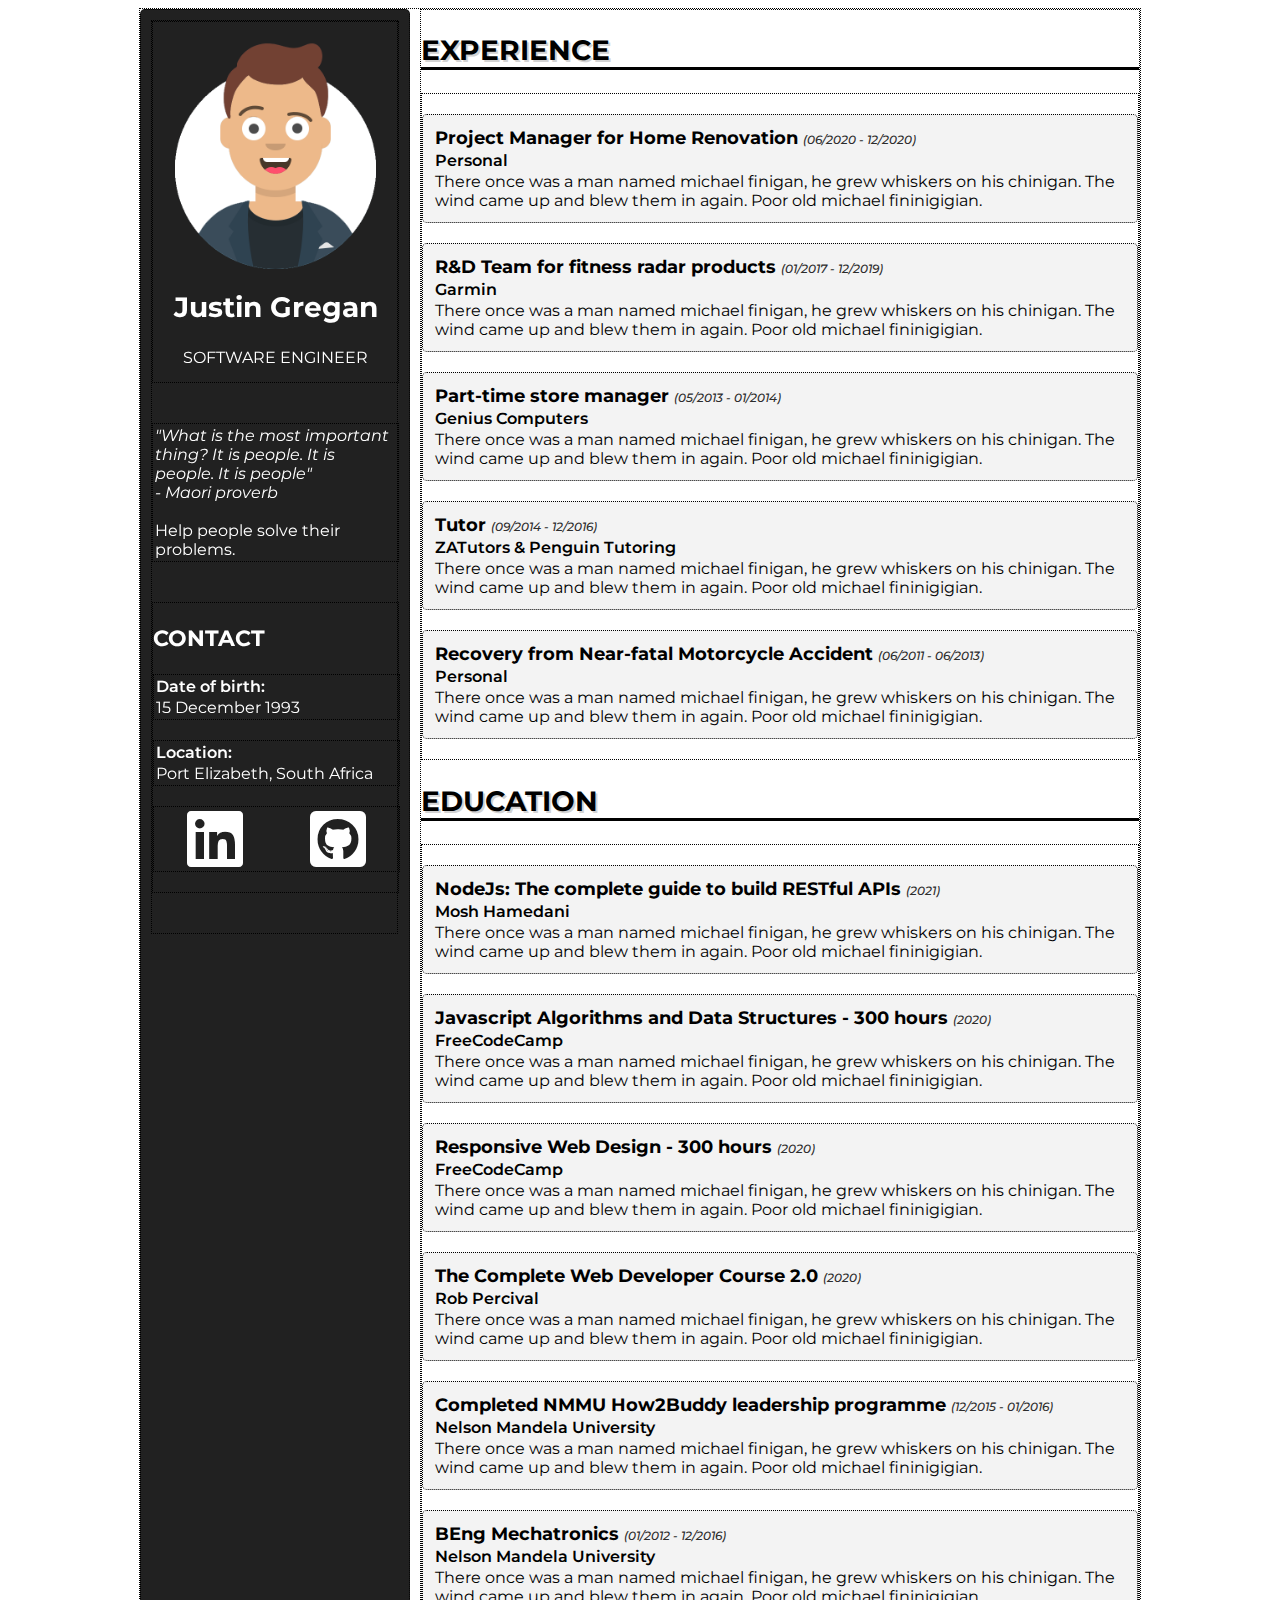
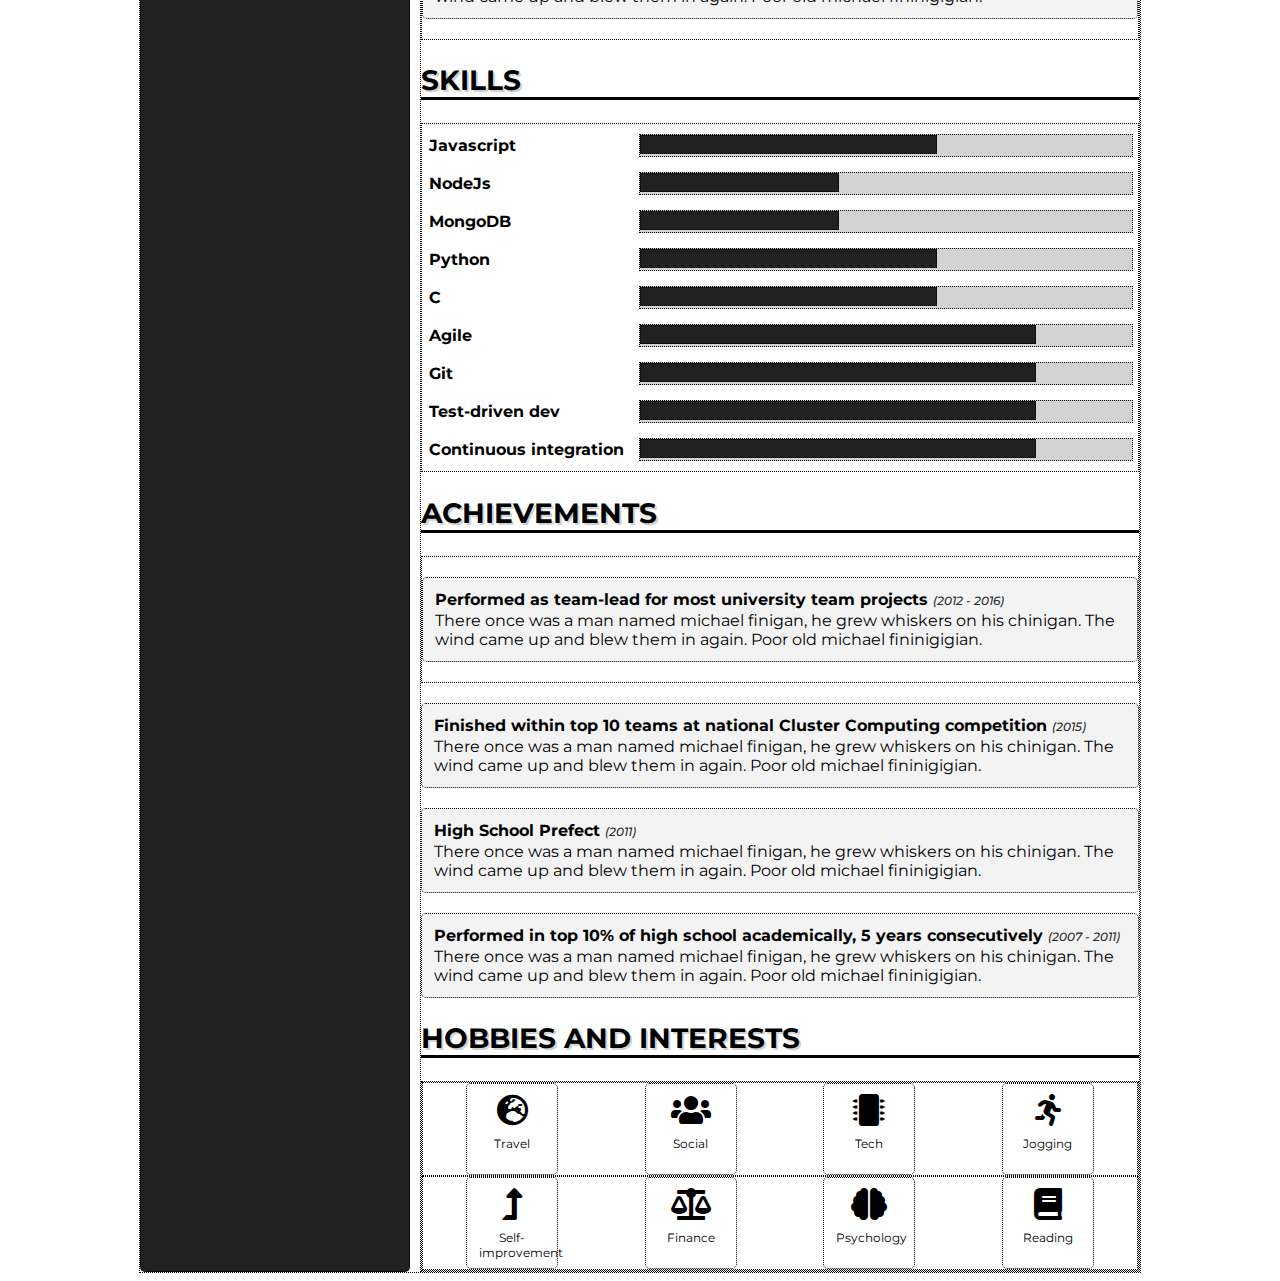
==== index.html @ e8749aa1 "Add skills and hobbies" ====
<!DOCTYPE html>
<html lang="en">
<head>
  <meta charset="UTF-8">
  <meta http-equiv="X-UA-Compatible" content="IE=edge">
  <meta name="viewport" content="width=device-width, initial-scale=1.0">
  <link rel="preconnect" href="https://fonts.gstatic.com">

  <link
  rel="stylesheet"
  href="https://fonts.googleapis.com/css2?family=Montserrat:ital,wght@0,100;0,200;0,300;0,400;0,500;0,600;0,700;0,800;0,900;1,100;1,200;1,300;1,400;1,500;1,600;1,700;1,800;1,900&display=swap"
  >

  <link rel="stylesheet" href="./stylesheet/styles.css">

  <link
  rel="stylesheet"
  href="./fontawesome/css/all.css"
  >

  <title>Justin Gregan</title>
</head>
<body>
  <section class="parent">
    <section class="dark" id="intro-pane">
      <div id="intro-info">
        <div class="intro-entry" id="photo-and-name">
          <img id="profile-pic" src="./assets/profile-pic.png" alt="Portrait of applicant">
          <h2 class="name-heading">Justin Gregan</h2>
          <p class="career-title">SOFTWARE ENGINEER</p>
        </div>

        <div class="intro-entry" id="profile">
          <p>
            <em>"What is the most important thing? It is people. It is people. It is people"
              <br> - Maori proverb
            </em>
            <br><br>
            Help people solve their problems.
          </p>
        </div>

        <div class="intro-entry" id="contact-info">
          <h3 class="bold">CONTACT</h3>
          <div class="contact-entry">
            <p class="light-bold">Date of birth:</p>
            <p>15 December 1993</p>
          </div>

          <div class="contact-entry">
            <p class="light-bold">Location:</p>
            <p>Port Elizabeth, South Africa</p>
          </div>

          <div class="contact-entry contact-entry-center">
            <a
            href="https://www.linkedin.com/in/justin-gregan-4a2b2b124/"
            target="_blank"
            rel="noopener noreferrer"
            >
              <i class="fab fa-linkedin fa-4x"></i>
            </a>

            <a
            href="https://github.com/JustGeez"
            target="_blank"
            rel="noopener noreferrer"
            >
              <i class="fab fa-github-square fa-4x"></i>
            </a>
          </div>
        </div>
      </div>
    </section>


    <section class="light" id="detail-pane">
      <h2 class="detail-heading">EXPERIENCE</h2>

      <div id="experience">
        <div class="detail-entry">
          <h4>Project Manager for Home Renovation <span class="date-text">(06/2020 - 12/2020)</span></h4>
          <p class="light-bold">Personal</p>
          <p>
            There once was a man named michael finigan, he grew whiskers on
            his chinigan. The wind came up and blew them in again. Poor old
            michael fininigigian.
          </p>
        </div>

        <div class="detail-entry">
          <h4>R&D Team for fitness radar products <span class="date-text">(01/2017 - 12/2019)</span></h4>
          <p class="light-bold">Garmin</p>
          <p>
            There once was a man named michael finigan, he grew whiskers on
            his chinigan. The wind came up and blew them in again. Poor old
            michael fininigigian.
          </p>
        </div>

        <div class="detail-entry">
          <h4>Part-time store manager <span class="date-text">(05/2013 - 01/2014)</span></h4>
          <p class="light-bold">Genius Computers</p>
          <p>
            There once was a man named michael finigan, he grew whiskers on
            his chinigan. The wind came up and blew them in again. Poor old
            michael fininigigian.
          </p>
        </div>

        <div class="detail-entry">
          <h4>Tutor <span class="date-text">(09/2014 - 12/2016)</span></h4>
          <p class="light-bold">ZATutors & Penguin Tutoring</p>
          <p>
            There once was a man named michael finigan, he grew whiskers on
            his chinigan. The wind came up and blew them in again. Poor old
            michael fininigigian.
          </p>
        </div>

        <div class="detail-entry">
          <h4>Recovery from Near-fatal Motorcycle Accident <span class="date-text">(06/2011 - 06/2013)</span></h4>
          <p class="light-bold">Personal</p>
          <p>
            There once was a man named michael finigan, he grew whiskers on
            his chinigan. The wind came up and blew them in again. Poor old
            michael fininigigian.
          </p>
        </div>
      </div>

      <h2 class="detail-heading">EDUCATION</h2>

      <div id="education">
        <div class="detail-entry">
          <h4>NodeJs: The complete guide to build RESTful APIs <span class="date-text">(2021)</span></h4>
          <p class="light-bold">Mosh Hamedani</p>
          <p>
            There once was a man named michael finigan, he grew whiskers on
            his chinigan. The wind came up and blew them in again. Poor old
            michael fininigigian.
          </p>
        </div>

        <div class="detail-entry">
          <h4>Javascript Algorithms and Data Structures - 300 hours <span class="date-text">(2020)</span></h4>
          <p class="light-bold">FreeCodeCamp</p>
          <p>
            There once was a man named michael finigan, he grew whiskers on
            his chinigan. The wind came up and blew them in again. Poor old
            michael fininigigian.
          </p>
        </div>

        <div class="detail-entry">
          <h4>Responsive Web Design - 300 hours <span class="date-text">(2020)</span></h4>
          <p class="light-bold">FreeCodeCamp</p>
          <p>
            There once was a man named michael finigan, he grew whiskers on
            his chinigan. The wind came up and blew them in again. Poor old
            michael fininigigian.
          </p>
        </div>

        <div class="detail-entry">
          <h4>The Complete Web Developer Course 2.0 <span class="date-text">(2020)</span></h4>
          <p class="light-bold">Rob Percival</p>
          <p>
            There once was a man named michael finigan, he grew whiskers on
            his chinigan. The wind came up and blew them in again. Poor old
            michael fininigigian.
          </p>
        </div>

        <div class="detail-entry">
          <h4>Completed NMMU How2Buddy leadership programme <span class="date-text">(12/2015 - 01/2016)</span></h4>
          <p class="light-bold">Nelson Mandela University</p>
          <p>
            There once was a man named michael finigan, he grew whiskers on
            his chinigan. The wind came up and blew them in again. Poor old
            michael fininigigian.
          </p>
        </div>

        <div class="detail-entry">
          <h4>BEng Mechatronics <span class="date-text">(01/2012 - 12/2016)</span></h4>
          <p class="light-bold">Nelson Mandela University</p>
          <p>
            There once was a man named michael finigan, he grew whiskers on
            his chinigan. The wind came up and blew them in again. Poor old
            michael fininigigian.
          </p>
        </div>
      </div>

      <h2 class="detail-heading">SKILLS</h2>

      <div id="skills">
        <!-- Skill 1 -->
        <div class="skill" id="skill-1">
          <p class="bold">Javascript</p>
          <div class="skill-bar">
            <div class="skill-progress sr-60"></div>
          </div>
        </div>

        <!-- Skill 2 -->
        <div class="skill" id="skill-2">
          <p class="bold">NodeJs</p>
          <div class="skill-bar">
            <div class="skill-progress sr-40"></div>
          </div>
        </div>

        <!-- Skill 3 -->
        <div class="skill" id="skill-3">
          <p class="bold">MongoDB</p>
          <div class="skill-bar">
            <div class="skill-progress sr-40"></div>
          </div>
        </div>

        <!-- Skill 4 -->
        <div class="skill" id="skill-4">
          <p class="bold">Python</p>
          <div class="skill-bar">
            <div class="skill-progress sr-60"></div>
          </div>
        </div>

        <!-- Skill 5 -->
        <div class="skill" id="skill-5">
          <p class="bold">C</p>
          <div class="skill-bar">
            <div class="skill-progress sr-60"></div>
          </div>
        </div>

        <!-- Skill 6 -->
        <div class="skill" id="skill-6">
          <p class="bold">Agile</p>
          <div class="skill-bar">
            <div class="skill-progress sr-80"></div>
          </div>
        </div>

        <!-- Skill 7 -->
        <div class="skill" id="skill-7">
          <p class="bold">Git</p>
          <div class="skill-bar">
            <div class="skill-progress sr-80"></div>
          </div>
        </div>

        <!-- Skill 8 -->
        <div class="skill" id="skill-8">
          <p class="bold">Test-driven dev</p>
          <div class="skill-bar">
            <div class="skill-progress sr-80"></div>
          </div>
        </div>

        <!-- Skill 9 -->
        <div class="skill" id="skill-9">
          <p class="bold">Continuous integration</p>
          <div class="skill-bar">
            <div class="skill-progress sr-80"></div>
          </div>
        </div>
      </div>

      <h2 class="detail-heading">ACHIEVEMENTS</h2>

      <div id="achievements">
        <div class="detail-entry">
          <p class="bold">Performed as team-lead for most university team projects <span class="date-text">(2012 - 2016)</span></p>
          <p>
            There once was a man named michael finigan, he grew whiskers on
            his chinigan. The wind came up and blew them in again. Poor old
            michael fininigigian.
          </p>
        </div>
      </div>

      <div class="detail-entry">
        <p class="bold">Finished within top 10 teams at national Cluster Computing competition <span class="date-text">(2015)</span></p>
        <p>
          There once was a man named michael finigan, he grew whiskers on
          his chinigan. The wind came up and blew them in again. Poor old
          michael fininigigian.
        </p>
      </div>

      <div class="detail-entry">
        <p class="bold">High School Prefect <span class="date-text">(2011)</span></p>
        <p>
          There once was a man named michael finigan, he grew whiskers on
          his chinigan. The wind came up and blew them in again. Poor old
          michael fininigigian.
        </p>
      </div>

      <div class="detail-entry">
        <p class="bold">Performed in top 10% of high school academically, 5 years consecutively <span class="date-text">(2007 - 2011)</span></p>
        <p>
          There once was a man named michael finigan, he grew whiskers on
          his chinigan. The wind came up and blew them in again. Poor old
          michael fininigigian.
        </p>
      </div>



      <h2 class="detail-heading">HOBBIES AND INTERESTS</h2>

      <div id="hobbies-and-interests">
        <div class="hobby-icons">
          <div class="hobby-icon">
            <i class="fas fa-globe-europe fa-2x"></i>
            <p class="hobby-text">Travel</p>
          </div>

          <div class="hobby-icon">
            <i class="fas fa-users fa-2x"></i>
            <p class="hobby-text">Social</p>
          </div>

          <div class="hobby-icon">
            <i class="fas fa-microchip fa-2x"></i>
            <p class="hobby-text">Tech</p>
          </div>

          <div class="hobby-icon">
            <i class="fas fa-running fa-2x"></i>
            <p class="hobby-text">Jogging</p>
          </div>
        </div>

        <div class="hobby-icons">
          <div class="hobby-icon">
            <i class="fas fa-level-up-alt fa-2x"></i>
            <p class="hobby-text">Self-improvement</p>
          </div>

          <div class="hobby-icon">
            <i class="fas fa-balance-scale fa-2x"></i>
            <p class="hobby-text">Finance</p>
          </div>

          <div class="hobby-icon">
            <i class="fas fa-brain fa-2x"></i>
            <p class="hobby-text">Psychology</p>
          </div>

          <div class="hobby-icon">
            <i class="fas fa-book fa-2x"></i>
            <p class="hobby-text">Reading</p>
          </div>
        </div>
      </div>
    </section>
  </section>
</body>
</html>
---- stylesheet/styles.css ----
/* Development */
section, div {
  border: 1px dotted black;
}

/* Resets */

/* General */
body {
  font-family: 'Montserrat', sans-serif;
  display: grid;
  place-items: center;
}

.dark {
  background-color: #212121;
  color: white;
}

.parent {
  display: grid;
  grid-template-columns: minmax(280px, 25%) 1fr;
  width: 1000px;
}

.bold {
  font-weight: bold;
}

.light-bold {
  font-weight: 600;
}

/* FONT SIZES */
h1 {
  font-size: 36px;
}

h2 {
  font-size: 28px;
}

h3 {
  font-size: 22px;
}

h4 {
  font-size: 18px;
}

p {
  font-size: 16px;
}

a {
  text-decoration: none;
  color: white;
}

.date-text {
  font-style: italic;
  font-size: 12px;
  font-weight: 500;
  color: #2c2c2c;
}

/* INTRO PANE */
.intro-entry {
  margin: 40px 0px;
  width: 100%;
}

#intro-pane {
  margin-right: 10px;
  padding: 10px 10px;
  border-radius: 5px;
}

#intro-info {
  position: fixed;
  width: 245px;
  z-index: 1;
}

#photo-and-name {
  display: grid;
  grid-template-rows: 260px 50px 50px;
  place-items: center;
  margin-top: 0px;
}

#profile-pic {
  width: 90%;
}

.contact-entry {
  margin: 20px 0px;
  width: 100%;
}

.contact-entry p {
  margin: 2px;
}

.contact-entry-center {
  display: flex;
  justify-content: space-around;
}

/* DETAILS PANE */
.detail-heading {
  border-bottom: 3px solid black;
  text-shadow: lightgrey 2px 2px;
}

.detail-entry {
  margin: 20px 0px;
  background-color: #2121210e;
  padding: 10px;
  border-radius: 5px;
}

.detail-entry h4,p {
  margin: 2px;
}

/* SKILLS */
.skill {
  display: grid;
  grid-template-columns: 30% 1fr;
  margin: 5px 0px;
  border: 5px solid white;
}

.skill-bar {
  background-color: lightgrey;
}

.skill-progress {
  background-color: #212121;
  height: 80%;
}

.sr-20 {
  width: 20%;
}

.sr-40 {
  width: 40%;
}

.sr-60 {
  width: 60%;
}

.sr-80 {
  width: 80%;
}

.sr-100 {
  width: 100%
}

/* LANGUAGE */
#languages {
  display: grid;
  grid-template-columns: 1fr 1fr 1fr;
}

/* HOBBIES AND INTERESTS */
#hobbies-and-interests {
  display: grid;
  grid-template-rows: 1fr 1fr;
}

.hobby-icons {
  display: grid;
  grid-template-columns: 1fr 1fr 1fr 1fr;
  place-items: center;
}

.hobby-icon {
  border-radius: 5px;
  height: 70px;
  width: 70px;

  text-align: center;
  padding: 10px;
}

.hobby-icon p {
  font-size: 12px;
  margin-top: 10px;
}
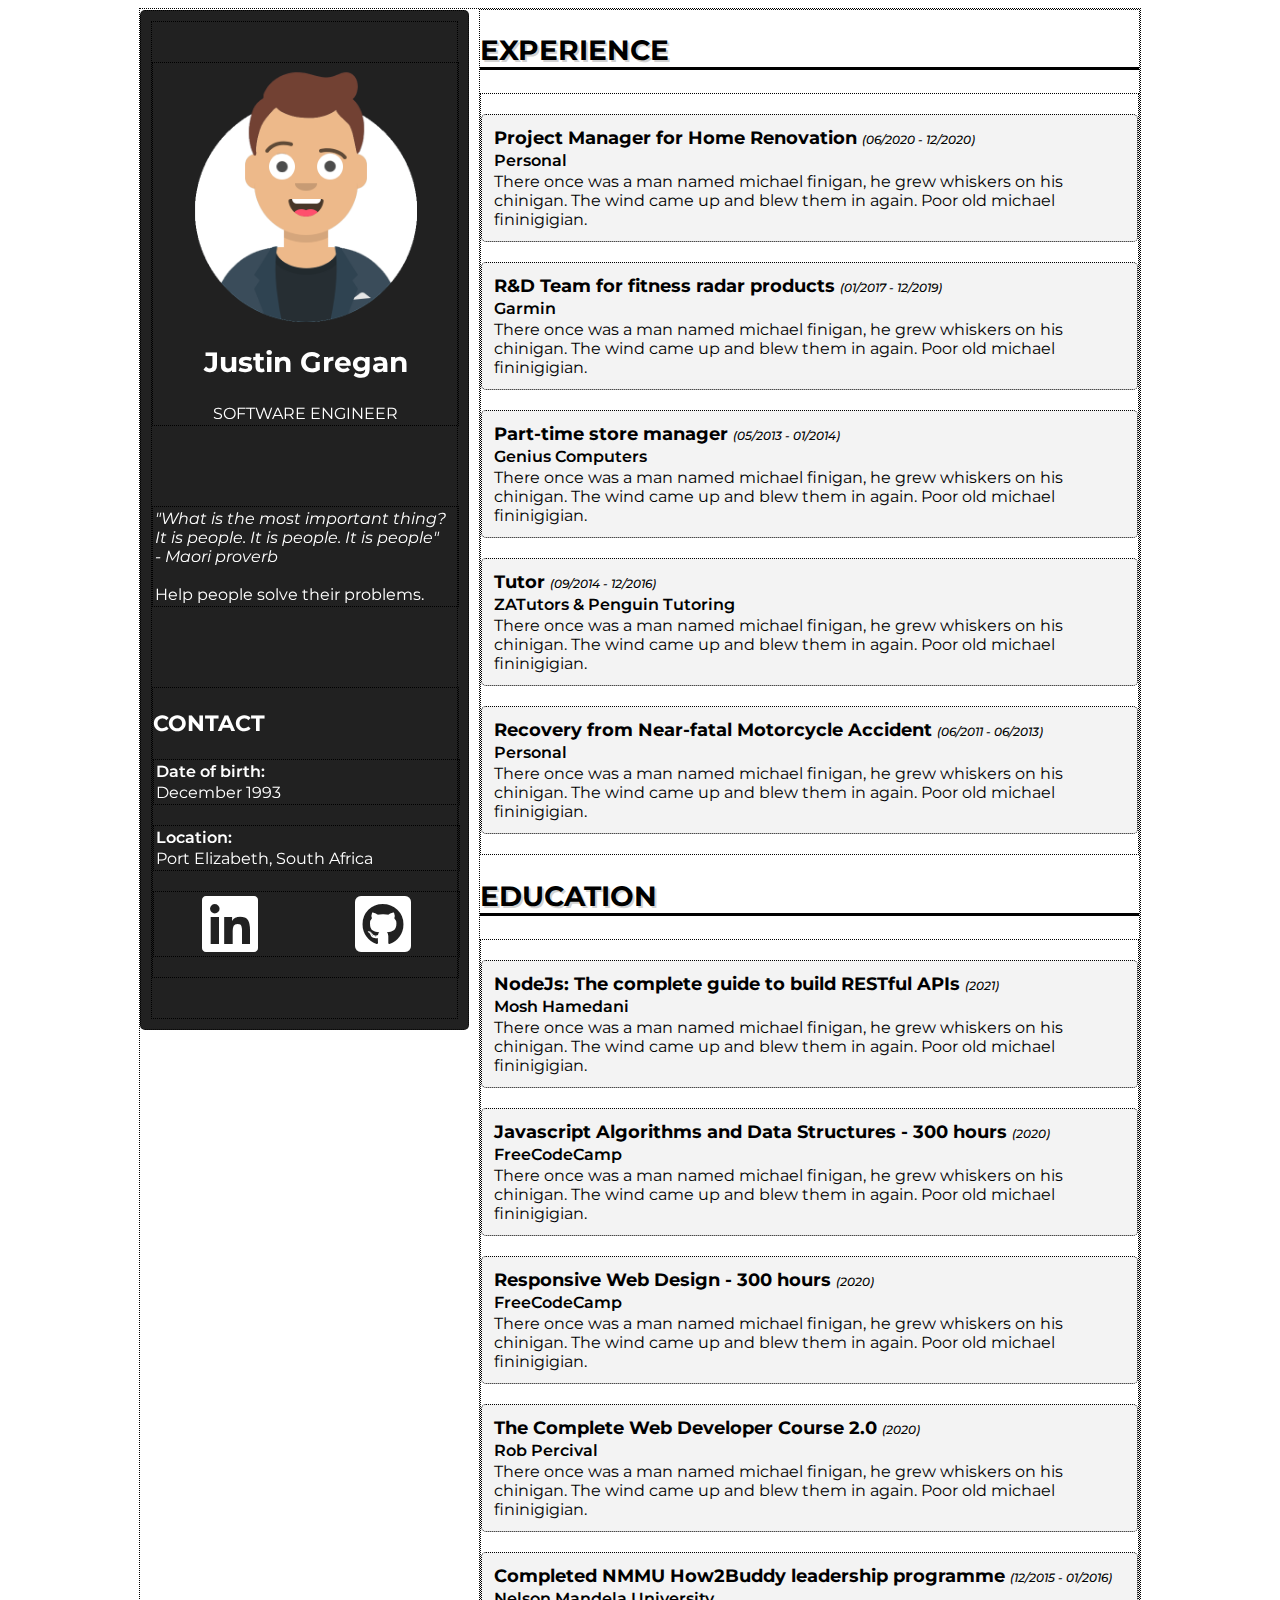
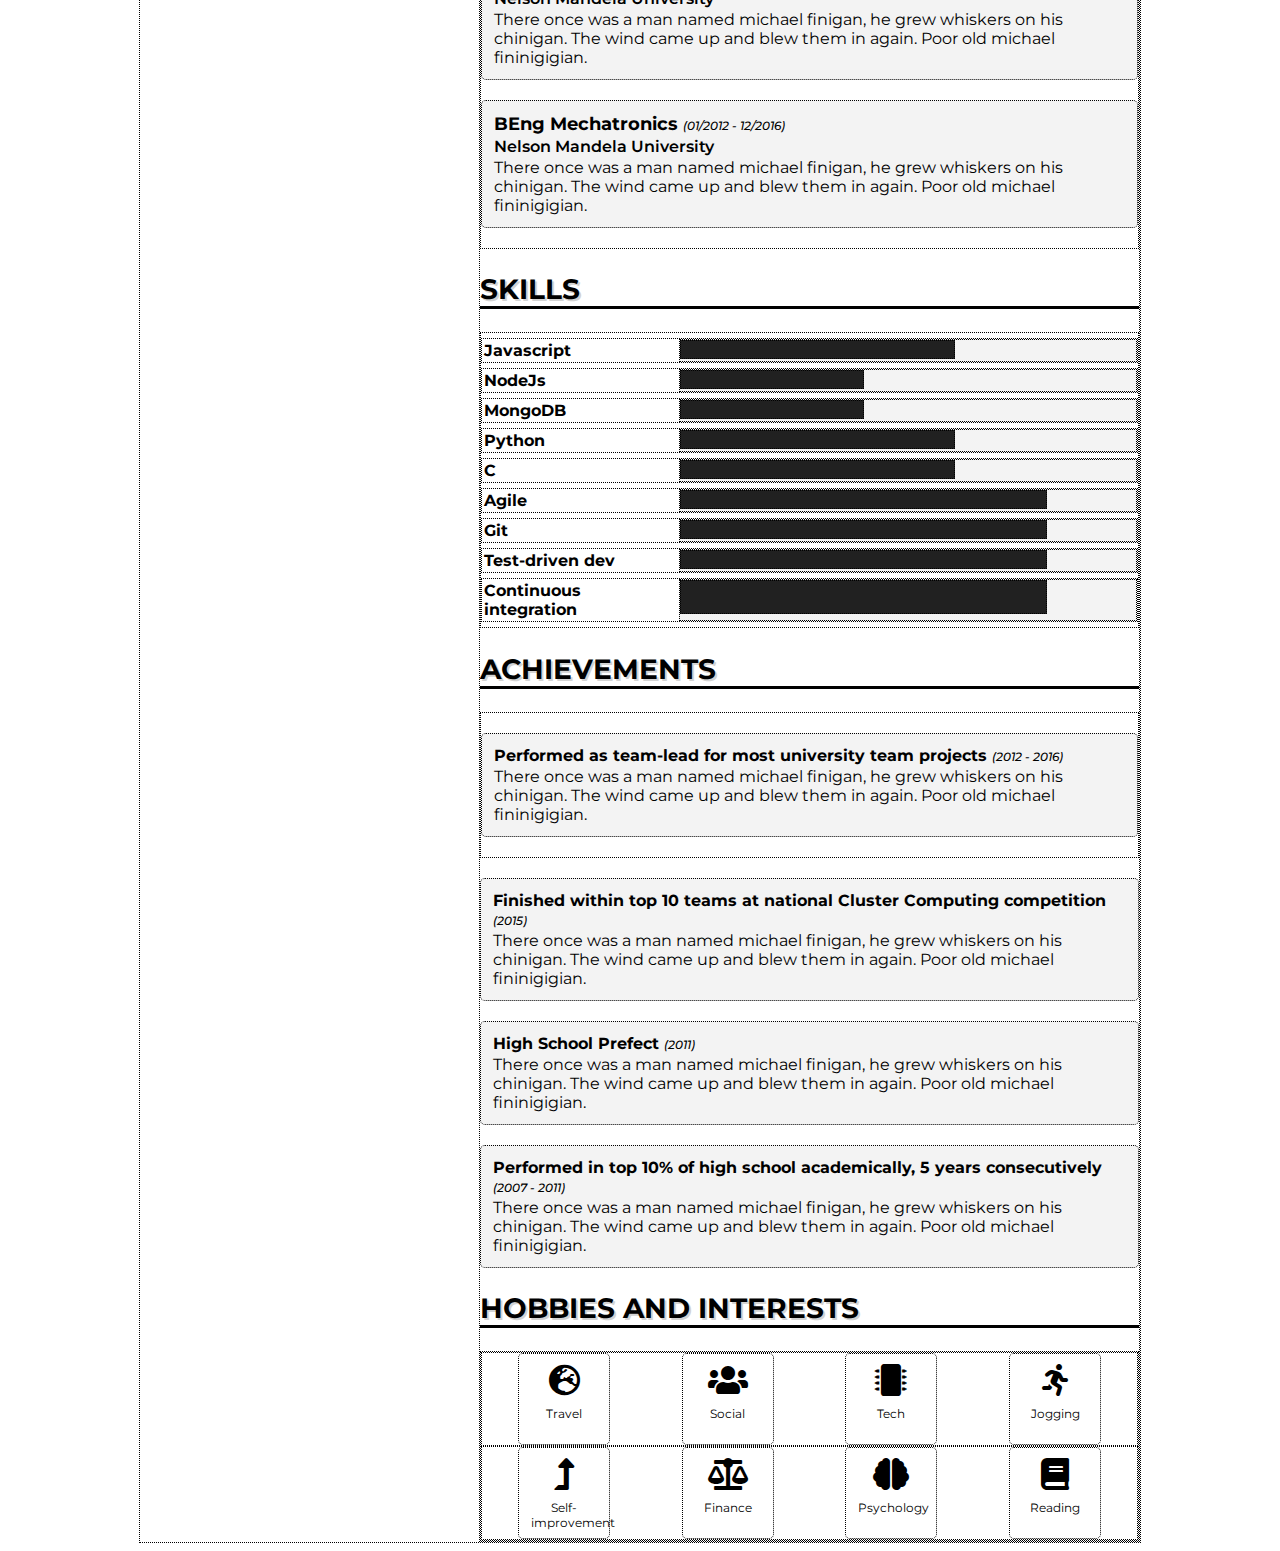
==== commit d80525fa: "Make page responsive" ====
--- a/index.html
+++ b/index.html
@@ -2,8 +2,9 @@
 <html lang="en">
 <head>
   <meta charset="UTF-8">
-  <meta http-equiv="X-UA-Compatible" content="IE=edge">
-  <meta name="viewport" content="width=device-width, initial-scale=1.0">
+  <meta name="viewport" content="width=device-width,initial-scale=1,maximum-scale=1,user-scalable=no">
+  <meta http-equiv="X-UA-Compatible" content="IE=edge,chrome=1">
+  <meta name="HandheldFriendly" content="true">
   <link rel="preconnect" href="https://fonts.gstatic.com">
 
   <link
@@ -44,7 +45,7 @@
           <h3 class="bold">CONTACT</h3>
           <div class="contact-entry">
             <p class="light-bold">Date of birth:</p>
-            <p>15 December 1993</p>
+            <p>December 1993</p>
           </div>
 
           <div class="contact-entry">
@@ -361,4 +362,4 @@
     </section>
   </section>
 </body>
-</html>+</html>
--- a/stylesheet/styles.css
+++ b/stylesheet/styles.css
@@ -1,3 +1,17 @@
+/* Setup global vars */
+:root {
+  --space: 10px;
+
+  --main-colr-dark: #212121;
+  --main-colr-light: white;
+
+  --accent-colr-dark: #2121210e;
+  --accent-colr-light: white;
+
+  --text-colr-dark: black;
+  --text-colr-light: white;
+}
+
 /* Development */
 section, div {
   border: 1px dotted black;
@@ -13,14 +27,18 @@
 }
 
 .dark {
-  background-color: #212121;
-  color: white;
+  background-color: var(--main-colr-dark);
+  color: var(--text-colr-light);
 }
 
 .parent {
-  display: grid;
+  display: flex;
+  flex-direction: row;
+  max-width: 1000px;
+
+  /* display: grid;
   grid-template-columns: minmax(280px, 25%) 1fr;
-  width: 1000px;
+  width: 1000px; */
 }
 
 .bold {
@@ -54,14 +72,13 @@
 
 a {
   text-decoration: none;
-  color: white;
+  color: var(--text-colr-light);
 }
 
 .date-text {
   font-style: italic;
   font-size: 12px;
   font-weight: 500;
-  color: #2c2c2c;
 }
 
 /* INTRO PANE */
@@ -71,26 +88,39 @@
 }
 
 #intro-pane {
+  align-self: flex-start;
+
   margin-right: 10px;
-  padding: 10px 10px;
+
+  padding: 10px;
   border-radius: 5px;
+
+  --offset: var(--space);
+  position: sticky;
+  top: var(--offset);
 }
 
 #intro-info {
-  position: fixed;
-  width: 245px;
-  z-index: 1;
+  display: flex;
+  flex-direction: column;
 }
 
 #photo-and-name {
-  display: grid;
+  /* display: grid;
   grid-template-rows: 260px 50px 50px;
   place-items: center;
-  margin-top: 0px;
+  margin-top: 0px; */
+
+  display: flex;
+  flex-direction: column;
+  justify-content: center;
+  align-items: center;
 }
 
 #profile-pic {
-  width: 90%;
+  width: 80%;
+  max-height: 400px;
+  max-width: 400px;
 }
 
 .contact-entry {
@@ -109,13 +139,14 @@
 
 /* DETAILS PANE */
 .detail-heading {
-  border-bottom: 3px solid black;
+  border-bottom: 3px solid var(--text-colr-dark);
   text-shadow: lightgrey 2px 2px;
 }
 
 .detail-entry {
   margin: 20px 0px;
-  background-color: #2121210e;
+  background-color: var(--accent-colr-dark);
+
   padding: 10px;
   border-radius: 5px;
 }
@@ -129,15 +160,14 @@
   display: grid;
   grid-template-columns: 30% 1fr;
   margin: 5px 0px;
-  border: 5px solid white;
 }
 
 .skill-bar {
-  background-color: lightgrey;
+  background-color: var(--accent-colr-dark);
 }
 
 .skill-progress {
-  background-color: #212121;
+  background-color: vaR(--main-colr-dark);
   height: 80%;
 }
 
@@ -180,15 +210,33 @@
 }
 
 .hobby-icon {
-  border-radius: 5px;
   height: 70px;
   width: 70px;
 
   text-align: center;
+
+  border-radius: 5px;
   padding: 10px;
 }
 
 .hobby-icon p {
   font-size: 12px;
   margin-top: 10px;
-}+}
+
+@media only screen and (max-width: 950px) {
+  /* Mobile phones */
+  .parent {
+    display: flex;
+    flex-direction: column;
+  }
+
+  #intro-pane {
+    position: unset;
+    align-self: unset;
+  }
+
+  .intro-entry {
+    text-align: center;
+  }
+}
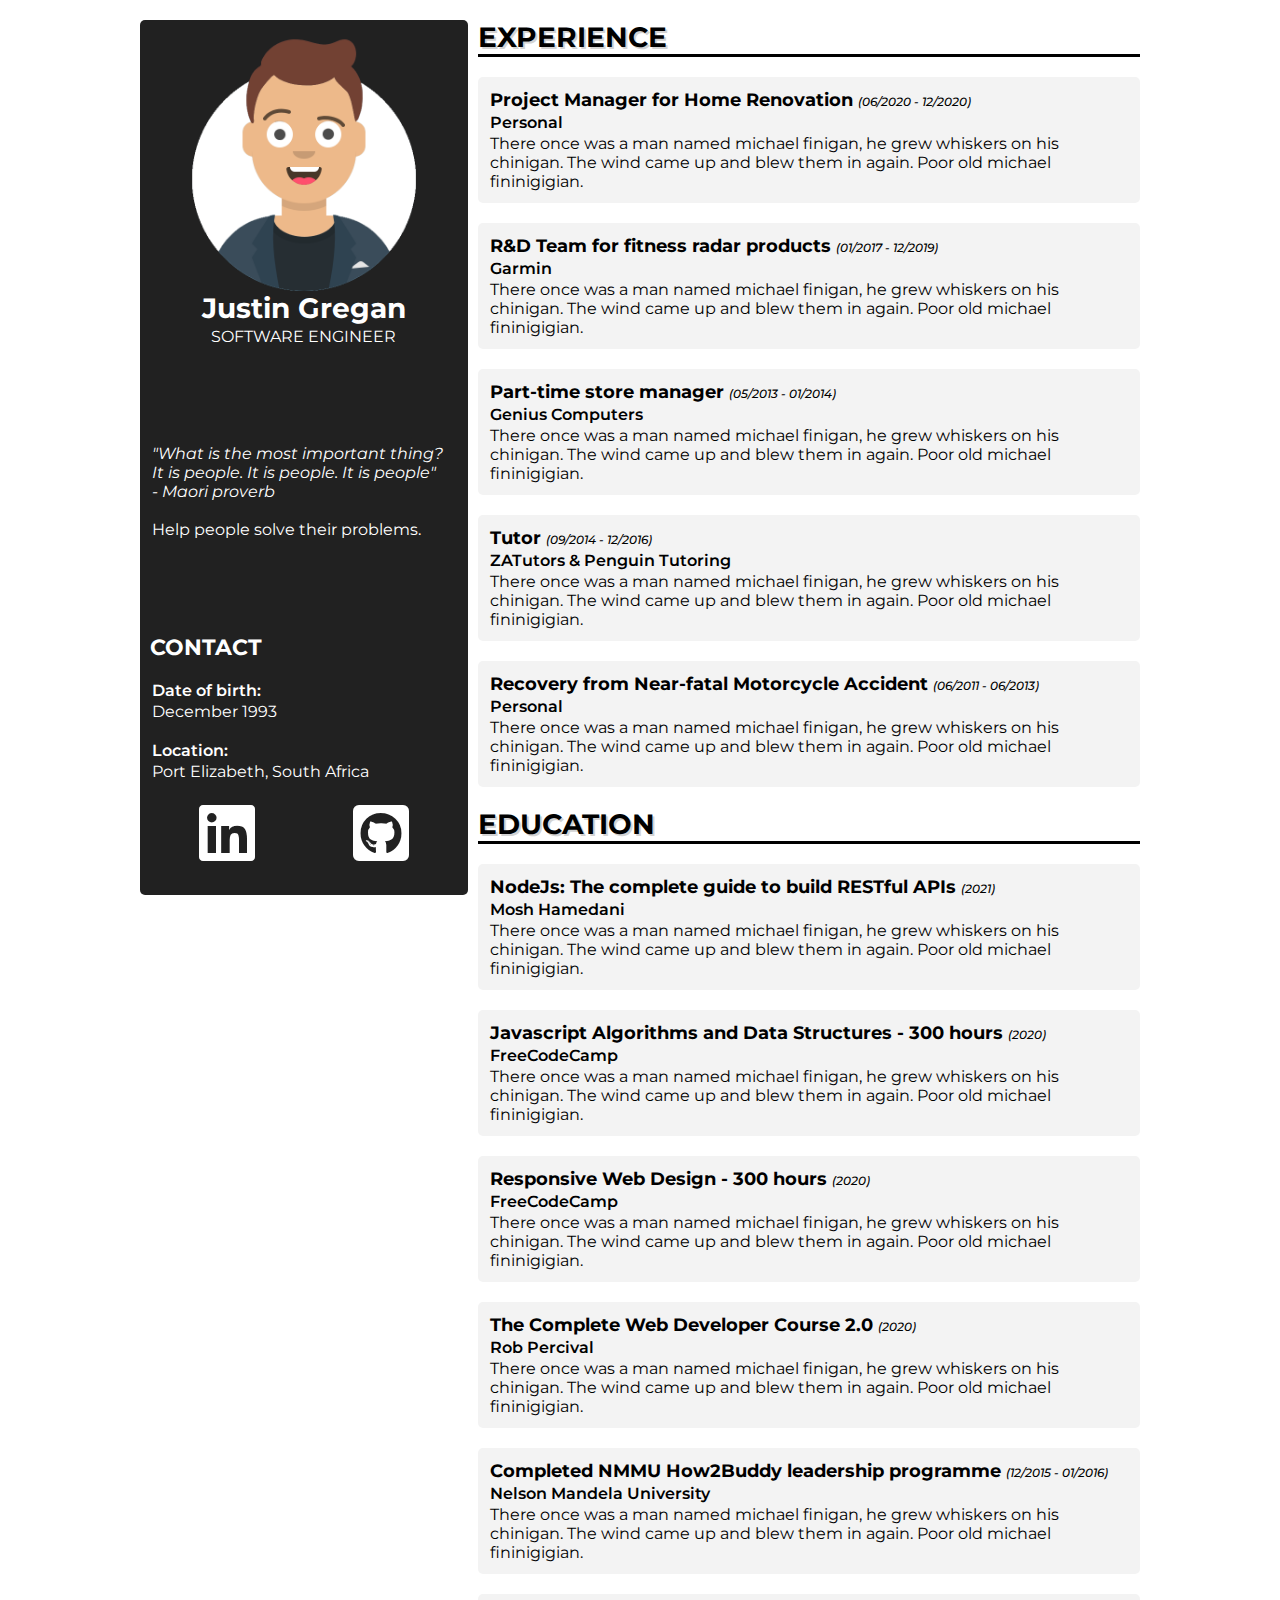
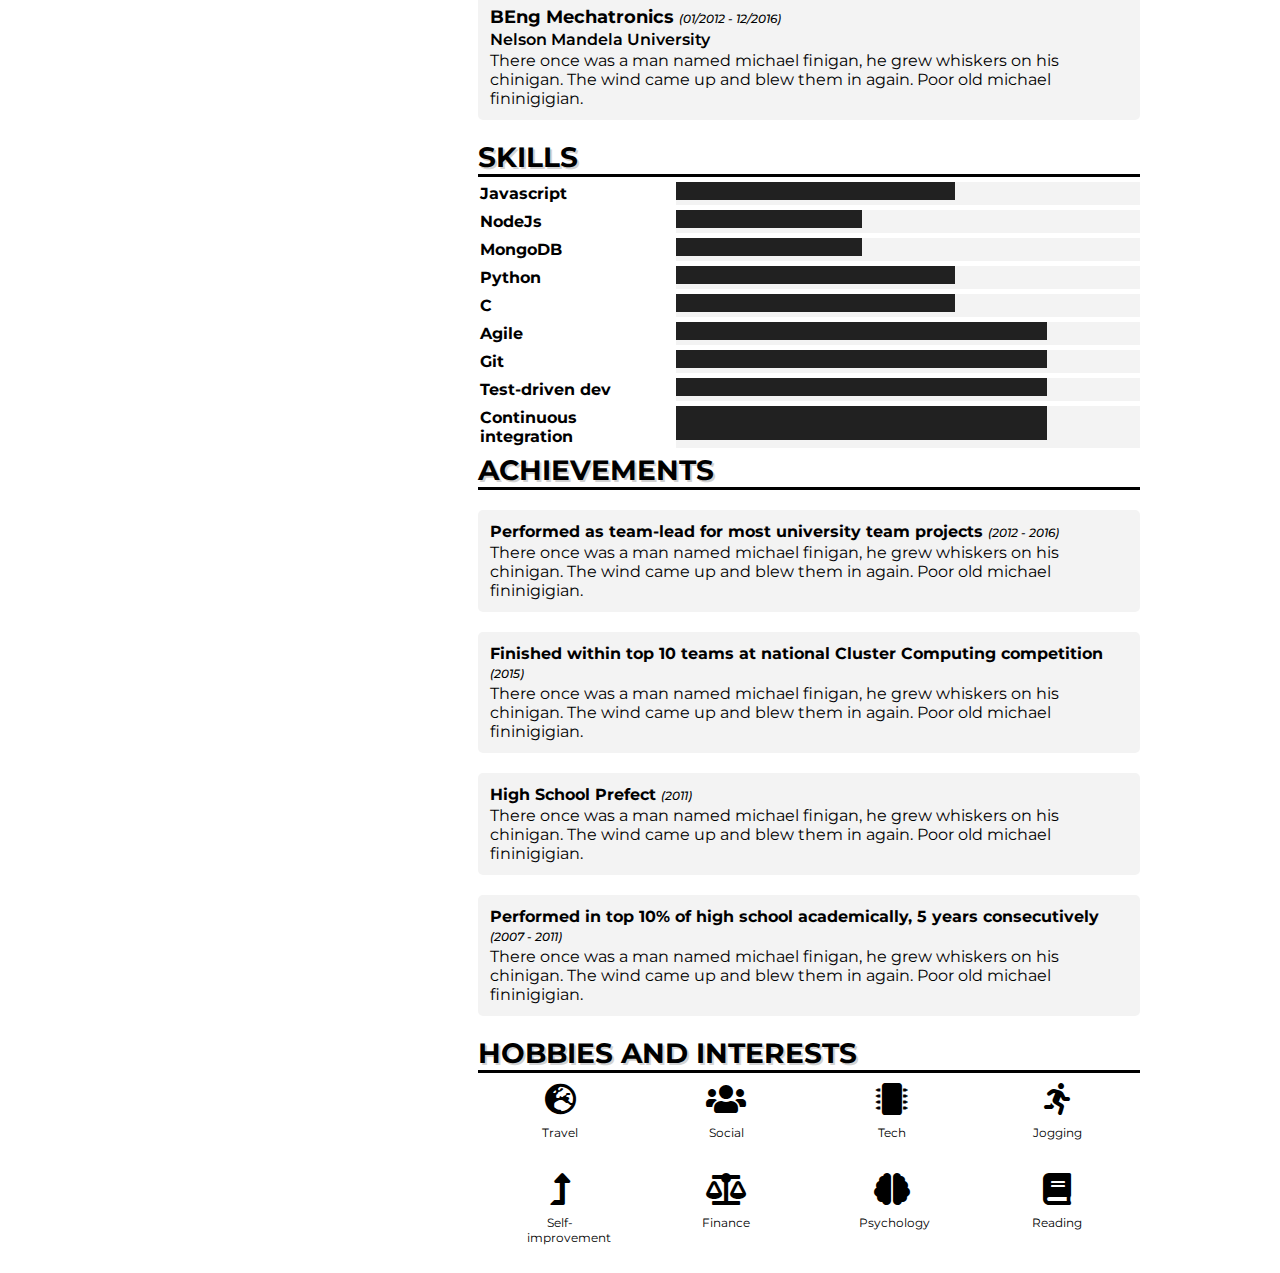
==== commit 09851b65: "Basic formatting and design polish" ====
--- a/index.html
+++ b/index.html
@@ -53,7 +53,7 @@
             <p>Port Elizabeth, South Africa</p>
           </div>
 
-          <div class="contact-entry contact-entry-center">
+          <div class="contact-entry social-icons">
             <a
             href="https://www.linkedin.com/in/justin-gregan-4a2b2b124/"
             target="_blank"
--- a/stylesheet/styles.css
+++ b/stylesheet/styles.css
@@ -13,17 +13,24 @@
 }
 
 /* Development */
-section, div {
+/* section, div {
   border: 1px dotted black;
-}
+} */
 
 /* Resets */
+* {
+	outline: 0;
+	padding: 0;
+	margin: 0;
+	border: 0;
+	}
 
 /* General */
 body {
   font-family: 'Montserrat', sans-serif;
   display: grid;
   place-items: center;
+  padding: 20px;
 }
 
 .dark {
@@ -35,10 +42,6 @@
   display: flex;
   flex-direction: row;
   max-width: 1000px;
-
-  /* display: grid;
-  grid-template-columns: minmax(280px, 25%) 1fr;
-  width: 1000px; */
 }
 
 .bold {
@@ -49,7 +52,7 @@
   font-weight: 600;
 }
 
-/* FONT SIZES */
+/* FONT STYLES */
 h1 {
   font-size: 36px;
 }
@@ -83,7 +86,6 @@
 
 /* INTRO PANE */
 .intro-entry {
-  margin: 40px 0px;
   width: 100%;
 }
 
@@ -98,19 +100,19 @@
   --offset: var(--space);
   position: sticky;
   top: var(--offset);
+
+  height: 95vh;
 }
 
 #intro-info {
   display: flex;
   flex-direction: column;
+  justify-content: space-between;
+
+  height: 100%;
 }
 
 #photo-and-name {
-  /* display: grid;
-  grid-template-rows: 260px 50px 50px;
-  place-items: center;
-  margin-top: 0px; */
-
   display: flex;
   flex-direction: column;
   justify-content: center;
@@ -118,13 +120,14 @@
 }
 
 #profile-pic {
-  width: 80%;
   max-height: 400px;
   max-width: 400px;
+  width: 80%;
 }
 
 .contact-entry {
   margin: 20px 0px;
+
   width: 100%;
 }
 
@@ -132,7 +135,7 @@
   margin: 2px;
 }
 
-.contact-entry-center {
+.social-icons {
   display: flex;
   justify-content: space-around;
 }
@@ -167,7 +170,8 @@
 }
 
 .skill-progress {
-  background-color: vaR(--main-colr-dark);
+  background-color: var(--main-colr-dark);
+
   height: 80%;
 }
 
@@ -210,13 +214,13 @@
 }
 
 .hobby-icon {
+  text-align: center;
+
+  border-radius: 5px;
+  padding: 10px;
+
   height: 70px;
   width: 70px;
-
-  text-align: center;
-
-  border-radius: 5px;
-  padding: 10px;
 }
 
 .hobby-icon p {
@@ -224,6 +228,7 @@
   margin-top: 10px;
 }
 
+/* RESPONSIVE DESIGN */
 @media only screen and (max-width: 950px) {
   /* Mobile phones */
   .parent {
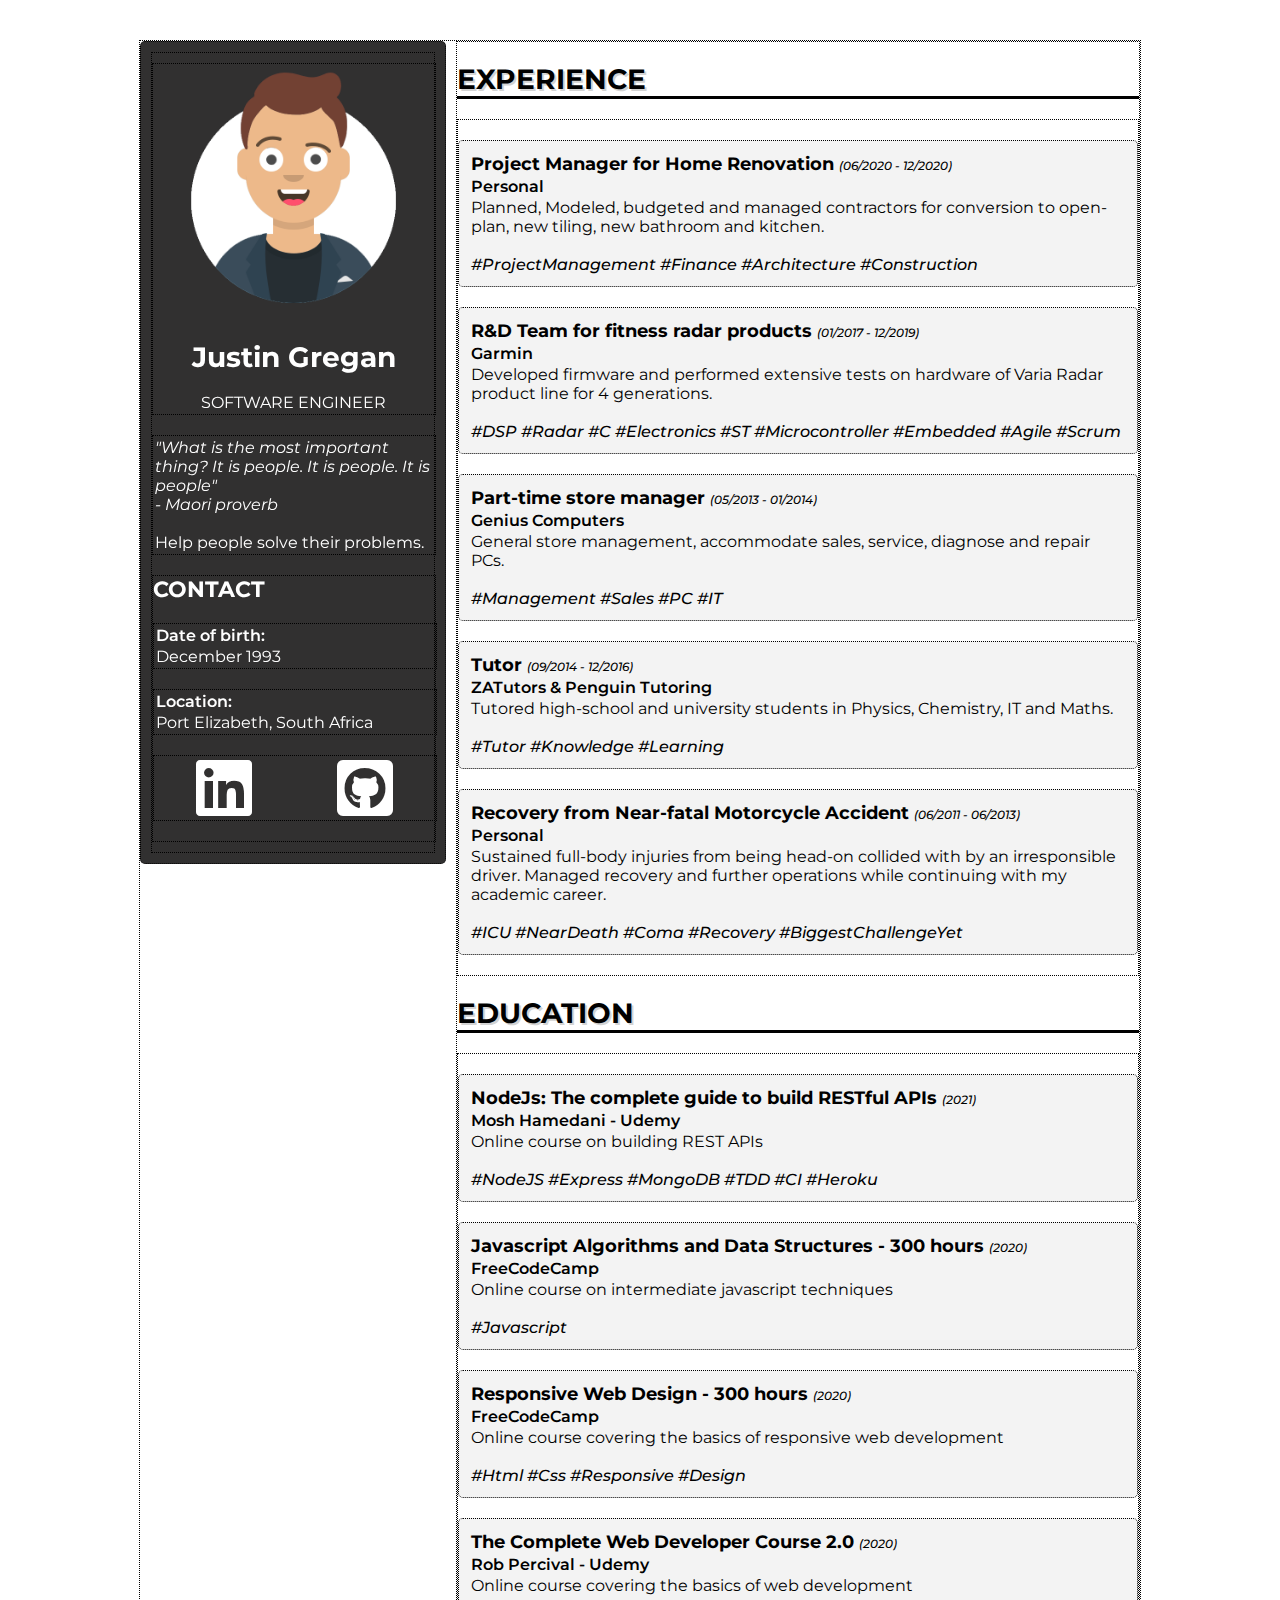
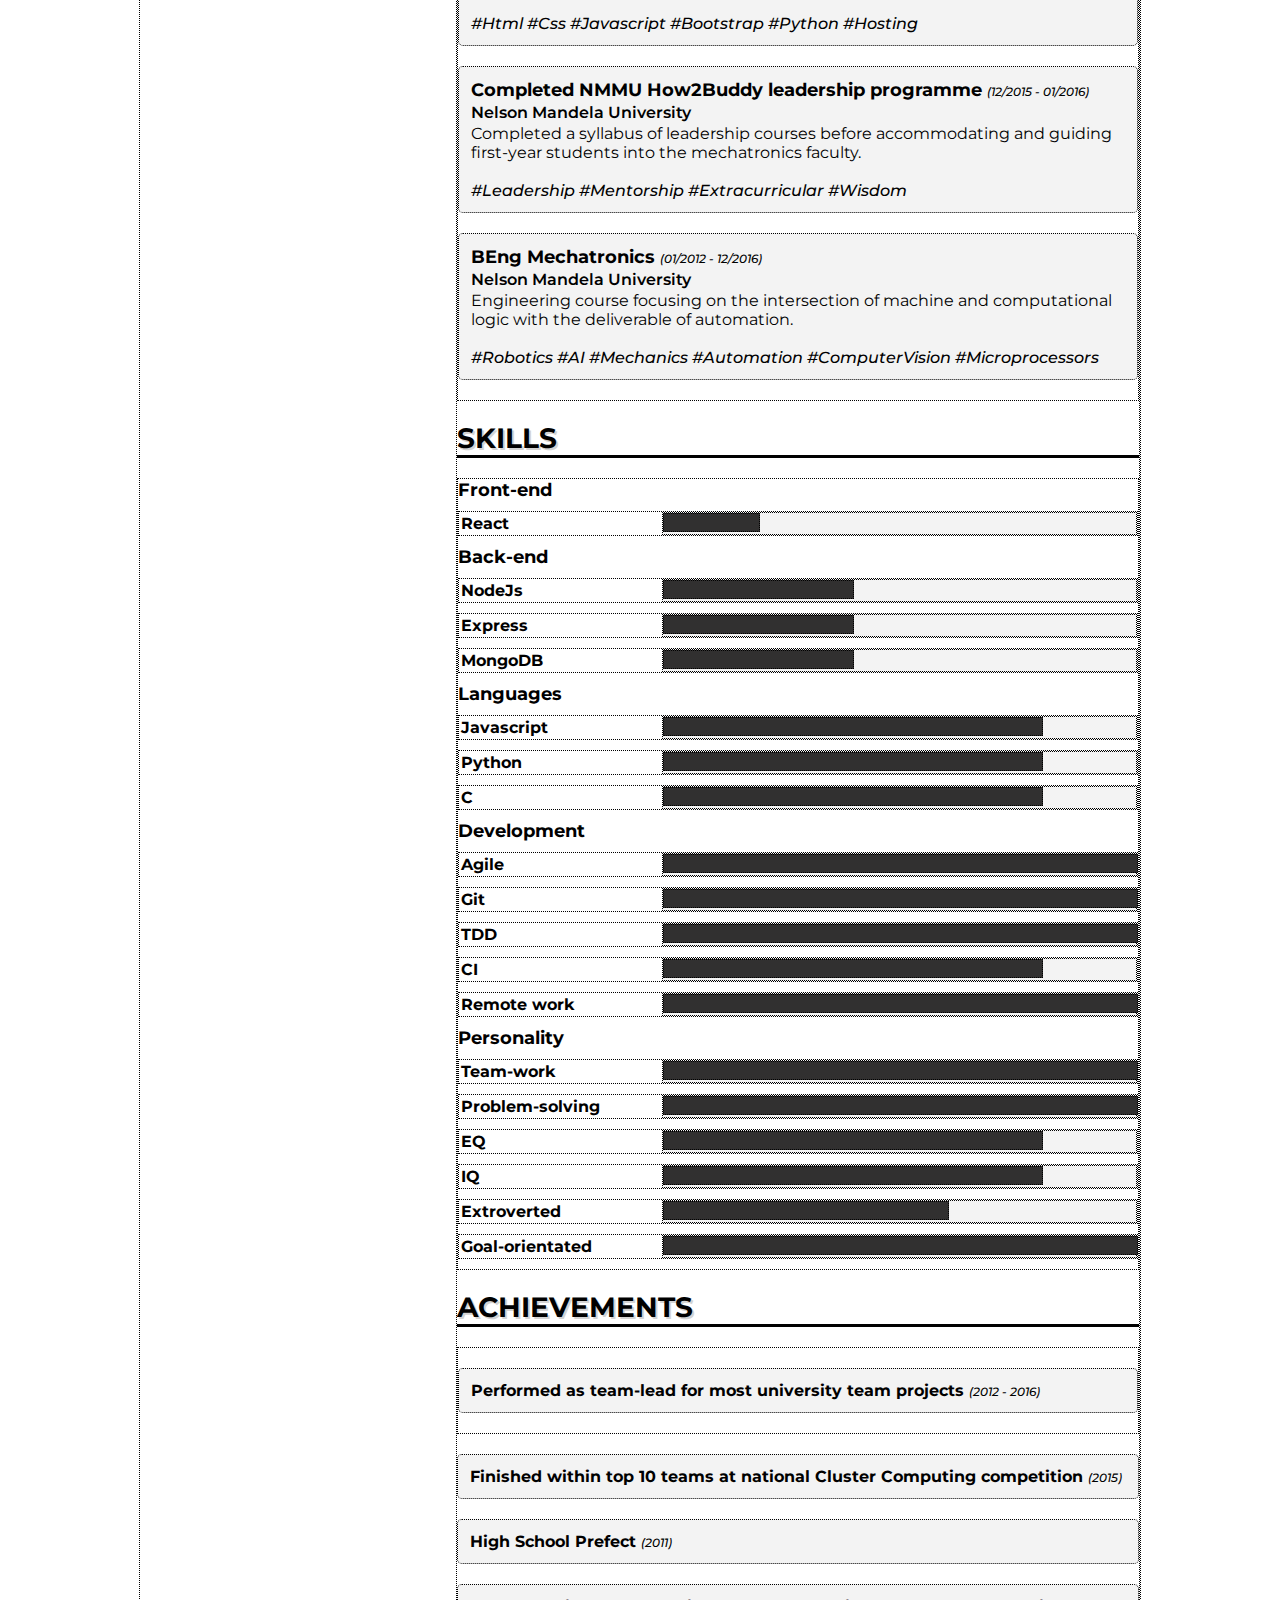
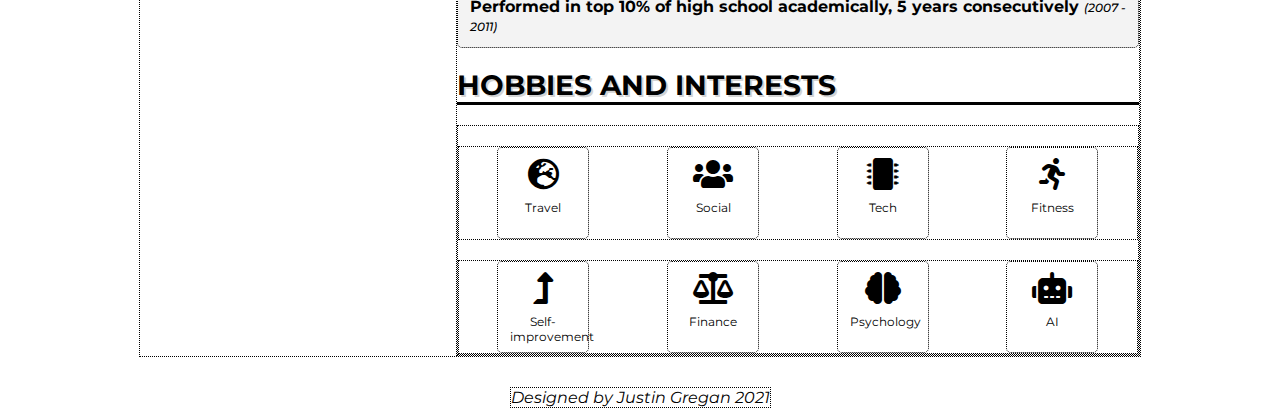
==== commit 06738860: "Filled in details" ====
--- a/index.html
+++ b/index.html
@@ -83,9 +83,10 @@
           <h4>Project Manager for Home Renovation <span class="date-text">(06/2020 - 12/2020)</span></h4>
           <p class="light-bold">Personal</p>
           <p>
-            There once was a man named michael finigan, he grew whiskers on
-            his chinigan. The wind came up and blew them in again. Poor old
-            michael fininigigian.
+            Planned, Modeled, budgeted and managed contractors for conversion to open-plan, new tiling,
+            new bathroom and kitchen.
+            <br><br>
+            <em class="hashtag">#ProjectManagement #Finance #Architecture #Construction</em>
           </p>
         </div>
 
@@ -93,9 +94,10 @@
           <h4>R&D Team for fitness radar products <span class="date-text">(01/2017 - 12/2019)</span></h4>
           <p class="light-bold">Garmin</p>
           <p>
-            There once was a man named michael finigan, he grew whiskers on
-            his chinigan. The wind came up and blew them in again. Poor old
-            michael fininigigian.
+            Developed firmware and performed extensive tests on hardware of Varia Radar product line for
+            4 generations.
+            <br><br>
+            <em class="hashtag">#DSP #Radar #C #Electronics #ST #Microcontroller #Embedded #Agile #Scrum</em>
           </p>
         </div>
 
@@ -103,9 +105,9 @@
           <h4>Part-time store manager <span class="date-text">(05/2013 - 01/2014)</span></h4>
           <p class="light-bold">Genius Computers</p>
           <p>
-            There once was a man named michael finigan, he grew whiskers on
-            his chinigan. The wind came up and blew them in again. Poor old
-            michael fininigigian.
+            General store management, accommodate sales, service, diagnose and repair PCs.
+            <br><br>
+            <em class="hashtag">#Management #Sales #PC #IT</em>
           </p>
         </div>
 
@@ -113,9 +115,9 @@
           <h4>Tutor <span class="date-text">(09/2014 - 12/2016)</span></h4>
           <p class="light-bold">ZATutors & Penguin Tutoring</p>
           <p>
-            There once was a man named michael finigan, he grew whiskers on
-            his chinigan. The wind came up and blew them in again. Poor old
-            michael fininigigian.
+            Tutored high-school and university students in Physics, Chemistry, IT and Maths.
+            <br><br>
+            <em class="hashtag">#Tutor #Knowledge #Learning</em>
           </p>
         </div>
 
@@ -123,9 +125,10 @@
           <h4>Recovery from Near-fatal Motorcycle Accident <span class="date-text">(06/2011 - 06/2013)</span></h4>
           <p class="light-bold">Personal</p>
           <p>
-            There once was a man named michael finigan, he grew whiskers on
-            his chinigan. The wind came up and blew them in again. Poor old
-            michael fininigigian.
+            Sustained full-body injuries from being head-on collided with by an irresponsible driver.
+            Managed recovery and further operations while continuing with my academic career.
+            <br><br>
+            <em class="hashtag">#ICU #NearDeath #Coma #Recovery #BiggestChallengeYet</em>
           </p>
         </div>
       </div>
@@ -135,11 +138,11 @@
       <div id="education">
         <div class="detail-entry">
           <h4>NodeJs: The complete guide to build RESTful APIs <span class="date-text">(2021)</span></h4>
-          <p class="light-bold">Mosh Hamedani</p>
-          <p>
-            There once was a man named michael finigan, he grew whiskers on
-            his chinigan. The wind came up and blew them in again. Poor old
-            michael fininigigian.
+          <p class="light-bold">Mosh Hamedani - Udemy</p>
+          <p>
+            Online course on building REST APIs
+            <br><br>
+            <em class="hashtag">#NodeJS #Express #MongoDB #TDD #CI #Heroku</em>
           </p>
         </div>
 
@@ -147,9 +150,9 @@
           <h4>Javascript Algorithms and Data Structures - 300 hours <span class="date-text">(2020)</span></h4>
           <p class="light-bold">FreeCodeCamp</p>
           <p>
-            There once was a man named michael finigan, he grew whiskers on
-            his chinigan. The wind came up and blew them in again. Poor old
-            michael fininigigian.
+            Online course on intermediate javascript techniques
+            <br><br>
+            <em class="hashtag">#Javascript</em>
           </p>
         </div>
 
@@ -157,19 +160,19 @@
           <h4>Responsive Web Design - 300 hours <span class="date-text">(2020)</span></h4>
           <p class="light-bold">FreeCodeCamp</p>
           <p>
-            There once was a man named michael finigan, he grew whiskers on
-            his chinigan. The wind came up and blew them in again. Poor old
-            michael fininigigian.
+            Online course covering the basics of responsive web development
+            <br><br>
+            <em class="hashtag">#Html #Css #Responsive #Design</em>
           </p>
         </div>
 
         <div class="detail-entry">
           <h4>The Complete Web Developer Course 2.0 <span class="date-text">(2020)</span></h4>
-          <p class="light-bold">Rob Percival</p>
-          <p>
-            There once was a man named michael finigan, he grew whiskers on
-            his chinigan. The wind came up and blew them in again. Poor old
-            michael fininigigian.
+          <p class="light-bold">Rob Percival - Udemy</p>
+          <p>
+            Online course covering the basics of web development
+            <br><br>
+            <em class="hashtag">#Html #Css #Javascript #Bootstrap #Python #Hosting</em>
           </p>
         </div>
 
@@ -177,9 +180,10 @@
           <h4>Completed NMMU How2Buddy leadership programme <span class="date-text">(12/2015 - 01/2016)</span></h4>
           <p class="light-bold">Nelson Mandela University</p>
           <p>
-            There once was a man named michael finigan, he grew whiskers on
-            his chinigan. The wind came up and blew them in again. Poor old
-            michael fininigigian.
+            Completed a syllabus of leadership courses before accommodating and
+            guiding first-year students into the mechatronics faculty.
+            <br><br>
+            <em class="hashtag">#Leadership #Mentorship #Extracurricular #Wisdom</em>
           </p>
         </div>
 
@@ -187,85 +191,148 @@
           <h4>BEng Mechatronics <span class="date-text">(01/2012 - 12/2016)</span></h4>
           <p class="light-bold">Nelson Mandela University</p>
           <p>
-            There once was a man named michael finigan, he grew whiskers on
-            his chinigan. The wind came up and blew them in again. Poor old
-            michael fininigigian.
+            Engineering course focusing on the intersection of machine and
+            computational logic with the deliverable of automation.
+            <br><br>
+            <em class="hashtag">#Robotics #AI #Mechanics #Automation #ComputerVision #Microprocessors</em>
           </p>
         </div>
       </div>
 
       <h2 class="detail-heading">SKILLS</h2>
-
       <div id="skills">
-        <!-- Skill 1 -->
-        <div class="skill" id="skill-1">
+        <h4>Front-end</h4>
+
+        <div class="skill">
+          <p class="bold">React</p>
+          <div class="skill-bar">
+            <div class="skill-progress sr-20"></div>
+          </div>
+        </div>
+
+        <h4>Back-end</h4>
+
+        <div class="skill">
+          <p class="bold">NodeJs</p>
+          <div class="skill-bar">
+            <div class="skill-progress sr-40"></div>
+          </div>
+        </div>
+
+        <div class="skill">
+          <p class="bold">Express</p>
+          <div class="skill-bar">
+            <div class="skill-progress sr-40"></div>
+          </div>
+        </div>
+
+        <div class="skill">
+          <p class="bold">MongoDB</p>
+          <div class="skill-bar">
+            <div class="skill-progress sr-40"></div>
+          </div>
+        </div>
+
+        <h4>Languages</h4>
+
+        <div class="skill">
           <p class="bold">Javascript</p>
           <div class="skill-bar">
+            <div class="skill-progress sr-80"></div>
+          </div>
+        </div>
+
+        <div class="skill">
+          <p class="bold">Python</p>
+          <div class="skill-bar">
+            <div class="skill-progress sr-80"></div>
+          </div>
+        </div>
+
+        <div class="skill">
+          <p class="bold">C</p>
+          <div class="skill-bar">
+            <div class="skill-progress sr-80"></div>
+          </div>
+        </div>
+
+        <h4>Development</h4>
+
+        <div class="skill">
+          <p class="bold">Agile</p>
+          <div class="skill-bar">
+            <div class="skill-progress sr-100"></div>
+          </div>
+        </div>
+
+        <div class="skill">
+          <p class="bold">Git</p>
+          <div class="skill-bar">
+            <div class="skill-progress sr-100"></div>
+          </div>
+        </div>
+
+        <div class="skill">
+          <p class="bold">TDD</p>
+          <div class="skill-bar">
+            <div class="skill-progress sr-100"></div>
+          </div>
+        </div>
+
+        <div class="skill"">
+          <p class="bold">CI</p>
+          <div class="skill-bar">
+            <div class="skill-progress sr-80"></div>
+          </div>
+        </div>
+
+        <div class="skill"">
+          <p class="bold">Remote work</p>
+          <div class="skill-bar">
+            <div class="skill-progress sr-100"></div>
+          </div>
+        </div>
+
+        <h4>Personality</h4>
+        <div class="skill">
+          <p class="bold">Team-work</p>
+          <div class="skill-bar">
+            <div class="skill-progress sr-100"></div>
+          </div>
+        </div>
+
+        <div class="skill">
+          <p class="bold">Problem-solving</p>
+          <div class="skill-bar">
+            <div class="skill-progress sr-100"></div>
+          </div>
+        </div>
+
+        <div class="skill">
+          <p class="bold">EQ</p>
+          <div class="skill-bar">
+            <div class="skill-progress sr-80"></div>
+          </div>
+        </div>
+
+        <div class="skill">
+          <p class="bold">IQ</p>
+          <div class="skill-bar">
+            <div class="skill-progress sr-80"></div>
+          </div>
+        </div>
+
+        <div class="skill">
+          <p class="bold">Extroverted</p>
+          <div class="skill-bar">
             <div class="skill-progress sr-60"></div>
           </div>
         </div>
 
-        <!-- Skill 2 -->
-        <div class="skill" id="skill-2">
-          <p class="bold">NodeJs</p>
-          <div class="skill-bar">
-            <div class="skill-progress sr-40"></div>
-          </div>
-        </div>
-
-        <!-- Skill 3 -->
-        <div class="skill" id="skill-3">
-          <p class="bold">MongoDB</p>
-          <div class="skill-bar">
-            <div class="skill-progress sr-40"></div>
-          </div>
-        </div>
-
-        <!-- Skill 4 -->
-        <div class="skill" id="skill-4">
-          <p class="bold">Python</p>
-          <div class="skill-bar">
-            <div class="skill-progress sr-60"></div>
-          </div>
-        </div>
-
-        <!-- Skill 5 -->
-        <div class="skill" id="skill-5">
-          <p class="bold">C</p>
-          <div class="skill-bar">
-            <div class="skill-progress sr-60"></div>
-          </div>
-        </div>
-
-        <!-- Skill 6 -->
-        <div class="skill" id="skill-6">
-          <p class="bold">Agile</p>
-          <div class="skill-bar">
-            <div class="skill-progress sr-80"></div>
-          </div>
-        </div>
-
-        <!-- Skill 7 -->
-        <div class="skill" id="skill-7">
-          <p class="bold">Git</p>
-          <div class="skill-bar">
-            <div class="skill-progress sr-80"></div>
-          </div>
-        </div>
-
-        <!-- Skill 8 -->
-        <div class="skill" id="skill-8">
-          <p class="bold">Test-driven dev</p>
-          <div class="skill-bar">
-            <div class="skill-progress sr-80"></div>
-          </div>
-        </div>
-
-        <!-- Skill 9 -->
-        <div class="skill" id="skill-9">
-          <p class="bold">Continuous integration</p>
-          <div class="skill-bar">
-            <div class="skill-progress sr-80"></div>
+        <div class="skill">
+          <p class="bold">Goal-orientated</p>
+          <div class="skill-bar">
+            <div class="skill-progress sr-100"></div>
           </div>
         </div>
       </div>
@@ -275,39 +342,19 @@
       <div id="achievements">
         <div class="detail-entry">
           <p class="bold">Performed as team-lead for most university team projects <span class="date-text">(2012 - 2016)</span></p>
-          <p>
-            There once was a man named michael finigan, he grew whiskers on
-            his chinigan. The wind came up and blew them in again. Poor old
-            michael fininigigian.
-          </p>
         </div>
       </div>
 
       <div class="detail-entry">
         <p class="bold">Finished within top 10 teams at national Cluster Computing competition <span class="date-text">(2015)</span></p>
-        <p>
-          There once was a man named michael finigan, he grew whiskers on
-          his chinigan. The wind came up and blew them in again. Poor old
-          michael fininigigian.
-        </p>
       </div>
 
       <div class="detail-entry">
         <p class="bold">High School Prefect <span class="date-text">(2011)</span></p>
-        <p>
-          There once was a man named michael finigan, he grew whiskers on
-          his chinigan. The wind came up and blew them in again. Poor old
-          michael fininigigian.
-        </p>
       </div>
 
       <div class="detail-entry">
         <p class="bold">Performed in top 10% of high school academically, 5 years consecutively <span class="date-text">(2007 - 2011)</span></p>
-        <p>
-          There once was a man named michael finigan, he grew whiskers on
-          his chinigan. The wind came up and blew them in again. Poor old
-          michael fininigigian.
-        </p>
       </div>
 
 
@@ -333,7 +380,7 @@
 
           <div class="hobby-icon">
             <i class="fas fa-running fa-2x"></i>
-            <p class="hobby-text">Jogging</p>
+            <p class="hobby-text">Fitness</p>
           </div>
         </div>
 
@@ -354,12 +401,16 @@
           </div>
 
           <div class="hobby-icon">
-            <i class="fas fa-book fa-2x"></i>
-            <p class="hobby-text">Reading</p>
+            <i class="fas fa-robot fa-2x"></i>
+            <p class="hobby-text">AI</p>
           </div>
         </div>
       </div>
     </section>
   </section>
+
+  <footer>
+    <em>Designed by Justin Gregan 2021</em>
+  </footer>
 </body>
 </html>
--- a/stylesheet/styles.css
+++ b/stylesheet/styles.css
@@ -1,8 +1,8 @@
-/* Setup global vars */
+/* GLOBAL VARS */
 :root {
   --space: 10px;
 
-  --main-colr-dark: #212121;
+  --main-colr-dark: #313030;
   --main-colr-light: white;
 
   --accent-colr-dark: #2121210e;
@@ -12,12 +12,12 @@
   --text-colr-light: white;
 }
 
-/* Development */
-/* section, div {
+/* DEVELOPMENT */
+section, div, footer, header {
   border: 1px dotted black;
-} */
-
-/* Resets */
+}
+
+/* RESETS */
 * {
 	outline: 0;
 	padding: 0;
@@ -25,12 +25,12 @@
 	border: 0;
 	}
 
-/* General */
+/* GENERAL */
 body {
   font-family: 'Montserrat', sans-serif;
   display: grid;
   place-items: center;
-  padding: 20px;
+  padding: 10px;
 }
 
 .dark {
@@ -42,6 +42,7 @@
   display: flex;
   flex-direction: row;
   max-width: 1000px;
+  margin: 30px 0px;
 }
 
 .bold {
@@ -84,9 +85,14 @@
   font-weight: 500;
 }
 
+.hashtag {
+  font-weight: 500;
+}
+
 /* INTRO PANE */
 .intro-entry {
   width: 100%;
+  margin: 10px 0px;
 }
 
 #intro-pane {
@@ -101,7 +107,6 @@
   position: sticky;
   top: var(--offset);
 
-  height: 95vh;
 }
 
 #intro-info {
@@ -115,11 +120,13 @@
 #photo-and-name {
   display: flex;
   flex-direction: column;
-  justify-content: center;
+  justify-content: space-between;
   align-items: center;
+  min-height: 350px;
 }
 
 #profile-pic {
+  margin-bottom: 20px;
   max-height: 400px;
   max-width: 400px;
   width: 80%;
@@ -144,6 +151,7 @@
 .detail-heading {
   border-bottom: 3px solid var(--text-colr-dark);
   text-shadow: lightgrey 2px 2px;
+  margin: 20px 0px;
 }
 
 .detail-entry {
@@ -162,7 +170,7 @@
 .skill {
   display: grid;
   grid-template-columns: 30% 1fr;
-  margin: 5px 0px;
+  margin: 10px 0px;
 }
 
 .skill-bar {
@@ -211,6 +219,7 @@
   display: grid;
   grid-template-columns: 1fr 1fr 1fr 1fr;
   place-items: center;
+  margin-top: 20px;
 }
 
 .hobby-icon {
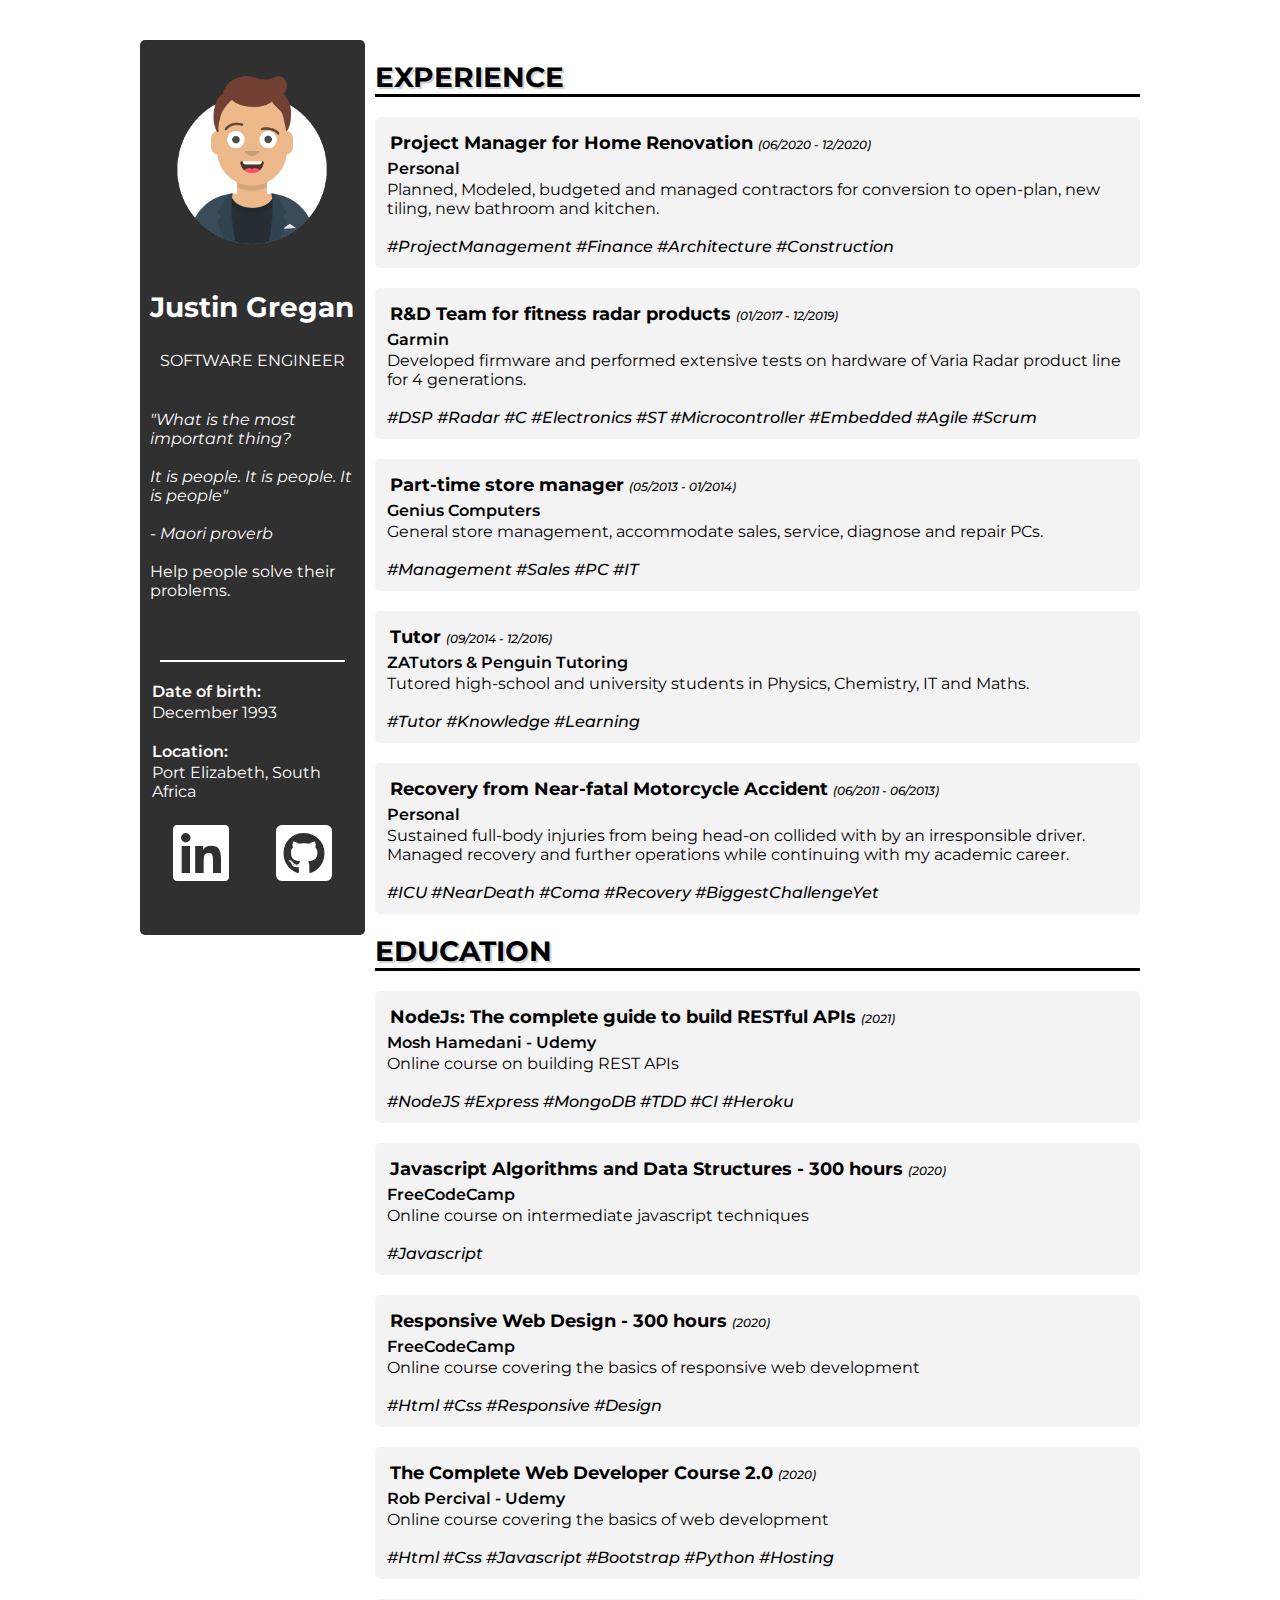
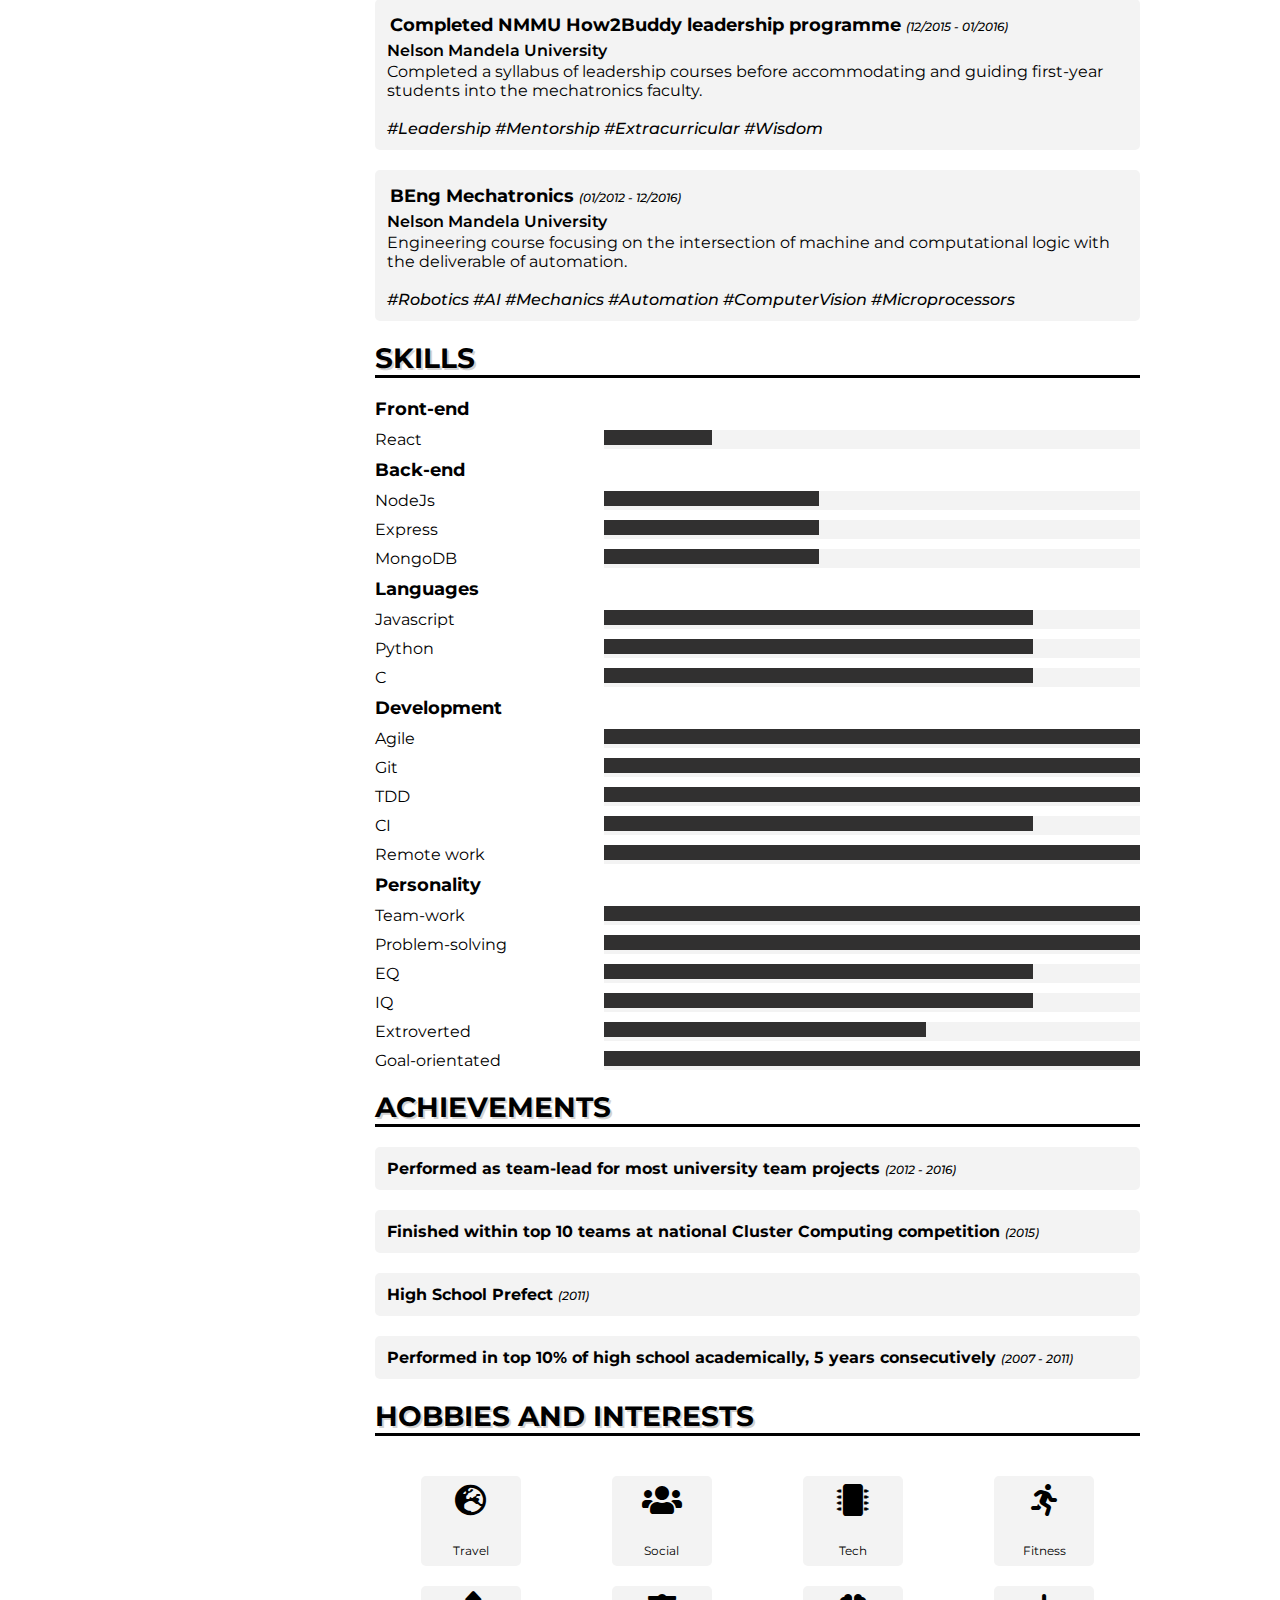
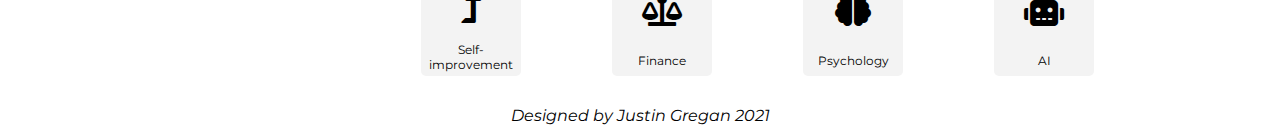
==== commit e72d7ad8: "General formatting changes" ====
--- a/index.html
+++ b/index.html
@@ -33,8 +33,8 @@
 
         <div class="intro-entry" id="profile">
           <p>
-            <em>"What is the most important thing? It is people. It is people. It is people"
-              <br> - Maori proverb
+            <em>"What is the most important thing? <br><br> It is people. It is people. It is people"
+              <br><br> - Maori proverb
             </em>
             <br><br>
             Help people solve their problems.
@@ -42,7 +42,7 @@
         </div>
 
         <div class="intro-entry" id="contact-info">
-          <h3 class="bold">CONTACT</h3>
+          <hr>
           <div class="contact-entry">
             <p class="light-bold">Date of birth:</p>
             <p>December 1993</p>
@@ -204,7 +204,7 @@
         <h4>Front-end</h4>
 
         <div class="skill">
-          <p class="bold">React</p>
+          <p>React</p>
           <div class="skill-bar">
             <div class="skill-progress sr-20"></div>
           </div>
@@ -213,21 +213,21 @@
         <h4>Back-end</h4>
 
         <div class="skill">
-          <p class="bold">NodeJs</p>
+          <p>NodeJs</p>
           <div class="skill-bar">
             <div class="skill-progress sr-40"></div>
           </div>
         </div>
 
         <div class="skill">
-          <p class="bold">Express</p>
+          <p>Express</p>
           <div class="skill-bar">
             <div class="skill-progress sr-40"></div>
           </div>
         </div>
 
         <div class="skill">
-          <p class="bold">MongoDB</p>
+          <p>MongoDB</p>
           <div class="skill-bar">
             <div class="skill-progress sr-40"></div>
           </div>
@@ -236,21 +236,21 @@
         <h4>Languages</h4>
 
         <div class="skill">
-          <p class="bold">Javascript</p>
-          <div class="skill-bar">
-            <div class="skill-progress sr-80"></div>
-          </div>
-        </div>
-
-        <div class="skill">
-          <p class="bold">Python</p>
-          <div class="skill-bar">
-            <div class="skill-progress sr-80"></div>
-          </div>
-        </div>
-
-        <div class="skill">
-          <p class="bold">C</p>
+          <p>Javascript</p>
+          <div class="skill-bar">
+            <div class="skill-progress sr-80"></div>
+          </div>
+        </div>
+
+        <div class="skill">
+          <p>Python</p>
+          <div class="skill-bar">
+            <div class="skill-progress sr-80"></div>
+          </div>
+        </div>
+
+        <div class="skill">
+          <p>C</p>
           <div class="skill-bar">
             <div class="skill-progress sr-80"></div>
           </div>
@@ -259,35 +259,35 @@
         <h4>Development</h4>
 
         <div class="skill">
-          <p class="bold">Agile</p>
-          <div class="skill-bar">
-            <div class="skill-progress sr-100"></div>
-          </div>
-        </div>
-
-        <div class="skill">
-          <p class="bold">Git</p>
-          <div class="skill-bar">
-            <div class="skill-progress sr-100"></div>
-          </div>
-        </div>
-
-        <div class="skill">
-          <p class="bold">TDD</p>
+          <p>Agile</p>
+          <div class="skill-bar">
+            <div class="skill-progress sr-100"></div>
+          </div>
+        </div>
+
+        <div class="skill">
+          <p>Git</p>
+          <div class="skill-bar">
+            <div class="skill-progress sr-100"></div>
+          </div>
+        </div>
+
+        <div class="skill">
+          <p>TDD</p>
           <div class="skill-bar">
             <div class="skill-progress sr-100"></div>
           </div>
         </div>
 
         <div class="skill"">
-          <p class="bold">CI</p>
+          <p>CI</p>
           <div class="skill-bar">
             <div class="skill-progress sr-80"></div>
           </div>
         </div>
 
         <div class="skill"">
-          <p class="bold">Remote work</p>
+          <p>Remote work</p>
           <div class="skill-bar">
             <div class="skill-progress sr-100"></div>
           </div>
@@ -295,42 +295,42 @@
 
         <h4>Personality</h4>
         <div class="skill">
-          <p class="bold">Team-work</p>
-          <div class="skill-bar">
-            <div class="skill-progress sr-100"></div>
-          </div>
-        </div>
-
-        <div class="skill">
-          <p class="bold">Problem-solving</p>
-          <div class="skill-bar">
-            <div class="skill-progress sr-100"></div>
-          </div>
-        </div>
-
-        <div class="skill">
-          <p class="bold">EQ</p>
-          <div class="skill-bar">
-            <div class="skill-progress sr-80"></div>
-          </div>
-        </div>
-
-        <div class="skill">
-          <p class="bold">IQ</p>
-          <div class="skill-bar">
-            <div class="skill-progress sr-80"></div>
-          </div>
-        </div>
-
-        <div class="skill">
-          <p class="bold">Extroverted</p>
+          <p>Team-work</p>
+          <div class="skill-bar">
+            <div class="skill-progress sr-100"></div>
+          </div>
+        </div>
+
+        <div class="skill">
+          <p>Problem-solving</p>
+          <div class="skill-bar">
+            <div class="skill-progress sr-100"></div>
+          </div>
+        </div>
+
+        <div class="skill">
+          <p>EQ</p>
+          <div class="skill-bar">
+            <div class="skill-progress sr-80"></div>
+          </div>
+        </div>
+
+        <div class="skill">
+          <p>IQ</p>
+          <div class="skill-bar">
+            <div class="skill-progress sr-80"></div>
+          </div>
+        </div>
+
+        <div class="skill">
+          <p>Extroverted</p>
           <div class="skill-bar">
             <div class="skill-progress sr-60"></div>
           </div>
         </div>
 
         <div class="skill">
-          <p class="bold">Goal-orientated</p>
+          <p>Goal-orientated</p>
           <div class="skill-bar">
             <div class="skill-progress sr-100"></div>
           </div>
--- a/stylesheet/styles.css
+++ b/stylesheet/styles.css
@@ -13,9 +13,9 @@
 }
 
 /* DEVELOPMENT */
-section, div, footer, header {
+/* section, div, footer, header {
   border: 1px dotted black;
-}
+} */
 
 /* RESETS */
 * {
@@ -53,6 +53,11 @@
   font-weight: 600;
 }
 
+hr {
+  border-bottom: 2px solid var(--main-colr-light);
+  margin: 20px 10px;
+}
+
 /* FONT STYLES */
 h1 {
   font-size: 36px;
@@ -92,7 +97,7 @@
 /* INTRO PANE */
 .intro-entry {
   width: 100%;
-  margin: 10px 0px;
+  margin: 20px 0px;
 }
 
 #intro-pane {
@@ -122,7 +127,7 @@
   flex-direction: column;
   justify-content: space-between;
   align-items: center;
-  min-height: 350px;
+  min-height: 300px;
 }
 
 #profile-pic {
@@ -162,8 +167,12 @@
   border-radius: 5px;
 }
 
-.detail-entry h4,p {
+.detail-entry p {
   margin: 2px;
+}
+
+.detail-entry h4 {
+  margin: 5px;
 }
 
 /* SKILLS */
@@ -223,13 +232,15 @@
 }
 
 .hobby-icon {
+  display: grid;
+  place-items: center;
   text-align: center;
 
+  background-color: var(--accent-colr-dark);
   border-radius: 5px;
-  padding: 10px;
-
-  height: 70px;
-  width: 70px;
+
+  height: 90px;
+  width: 100px;
 }
 
 .hobby-icon p {
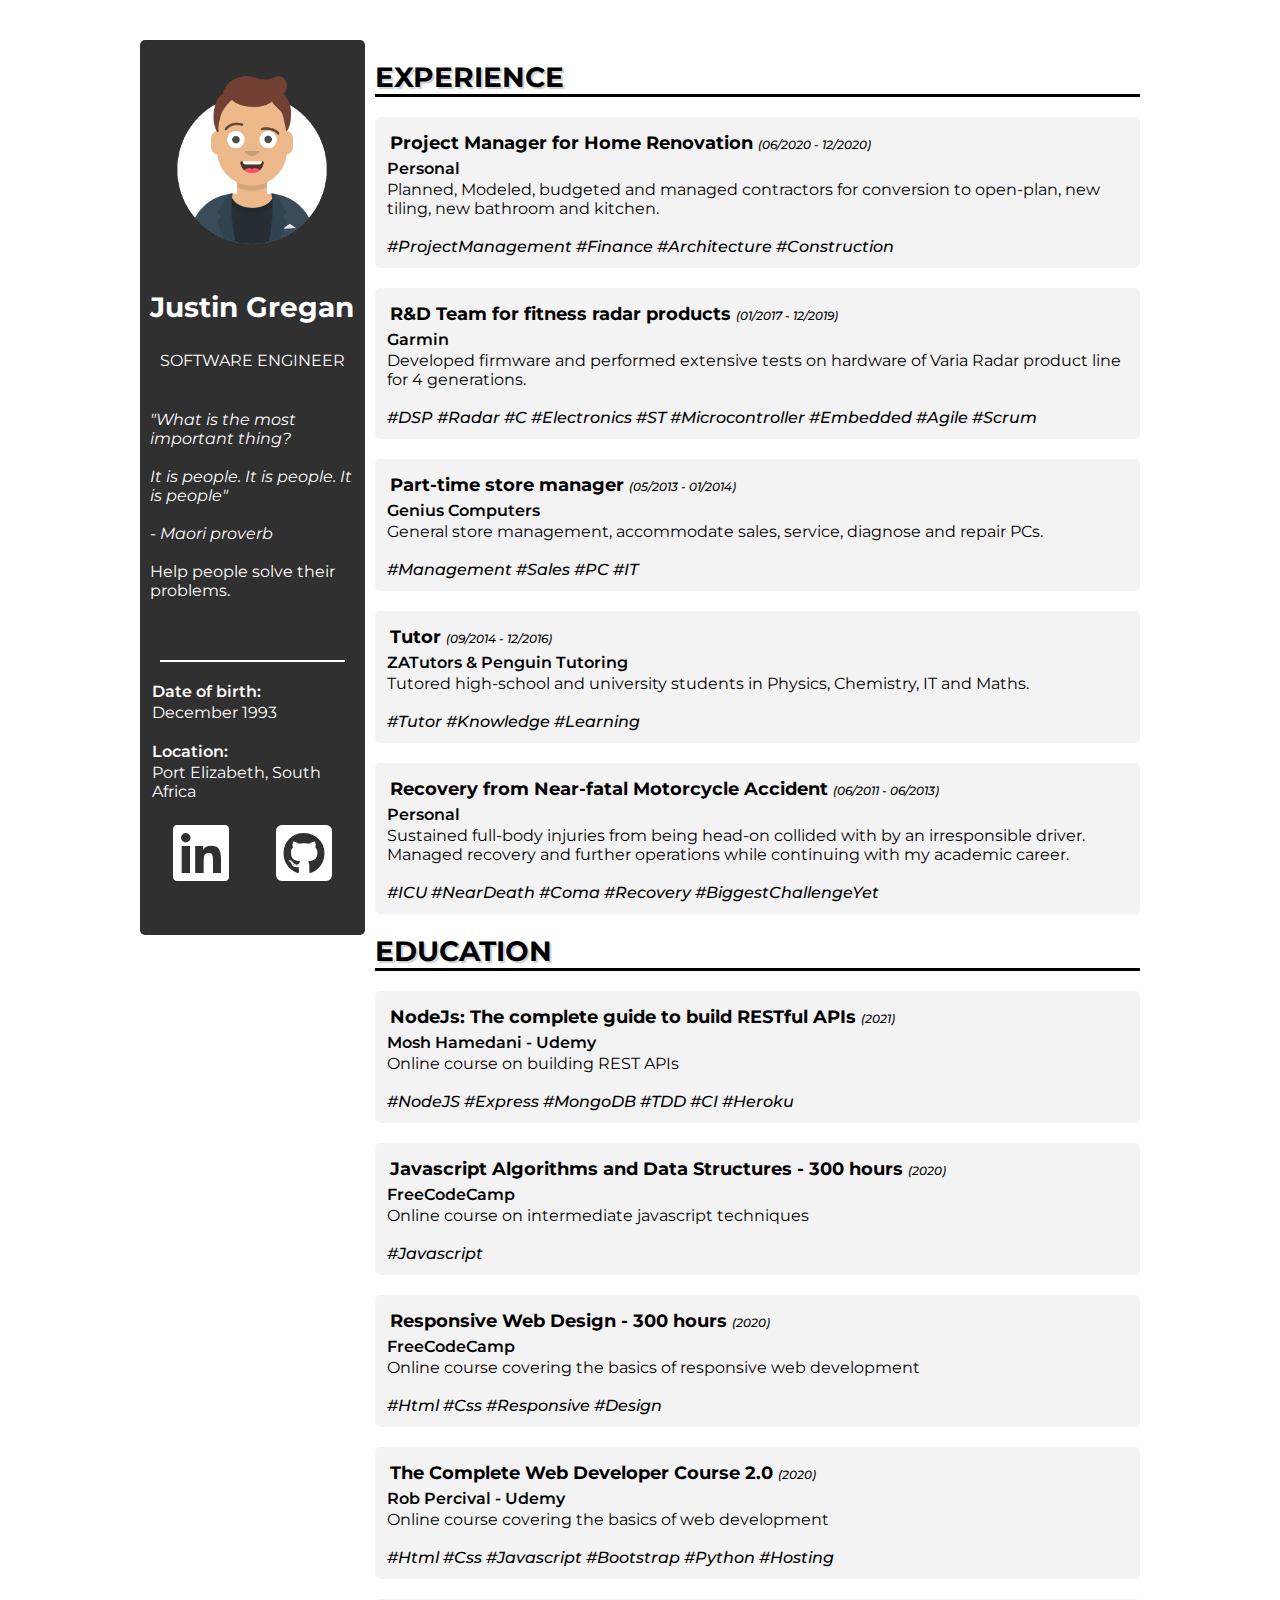
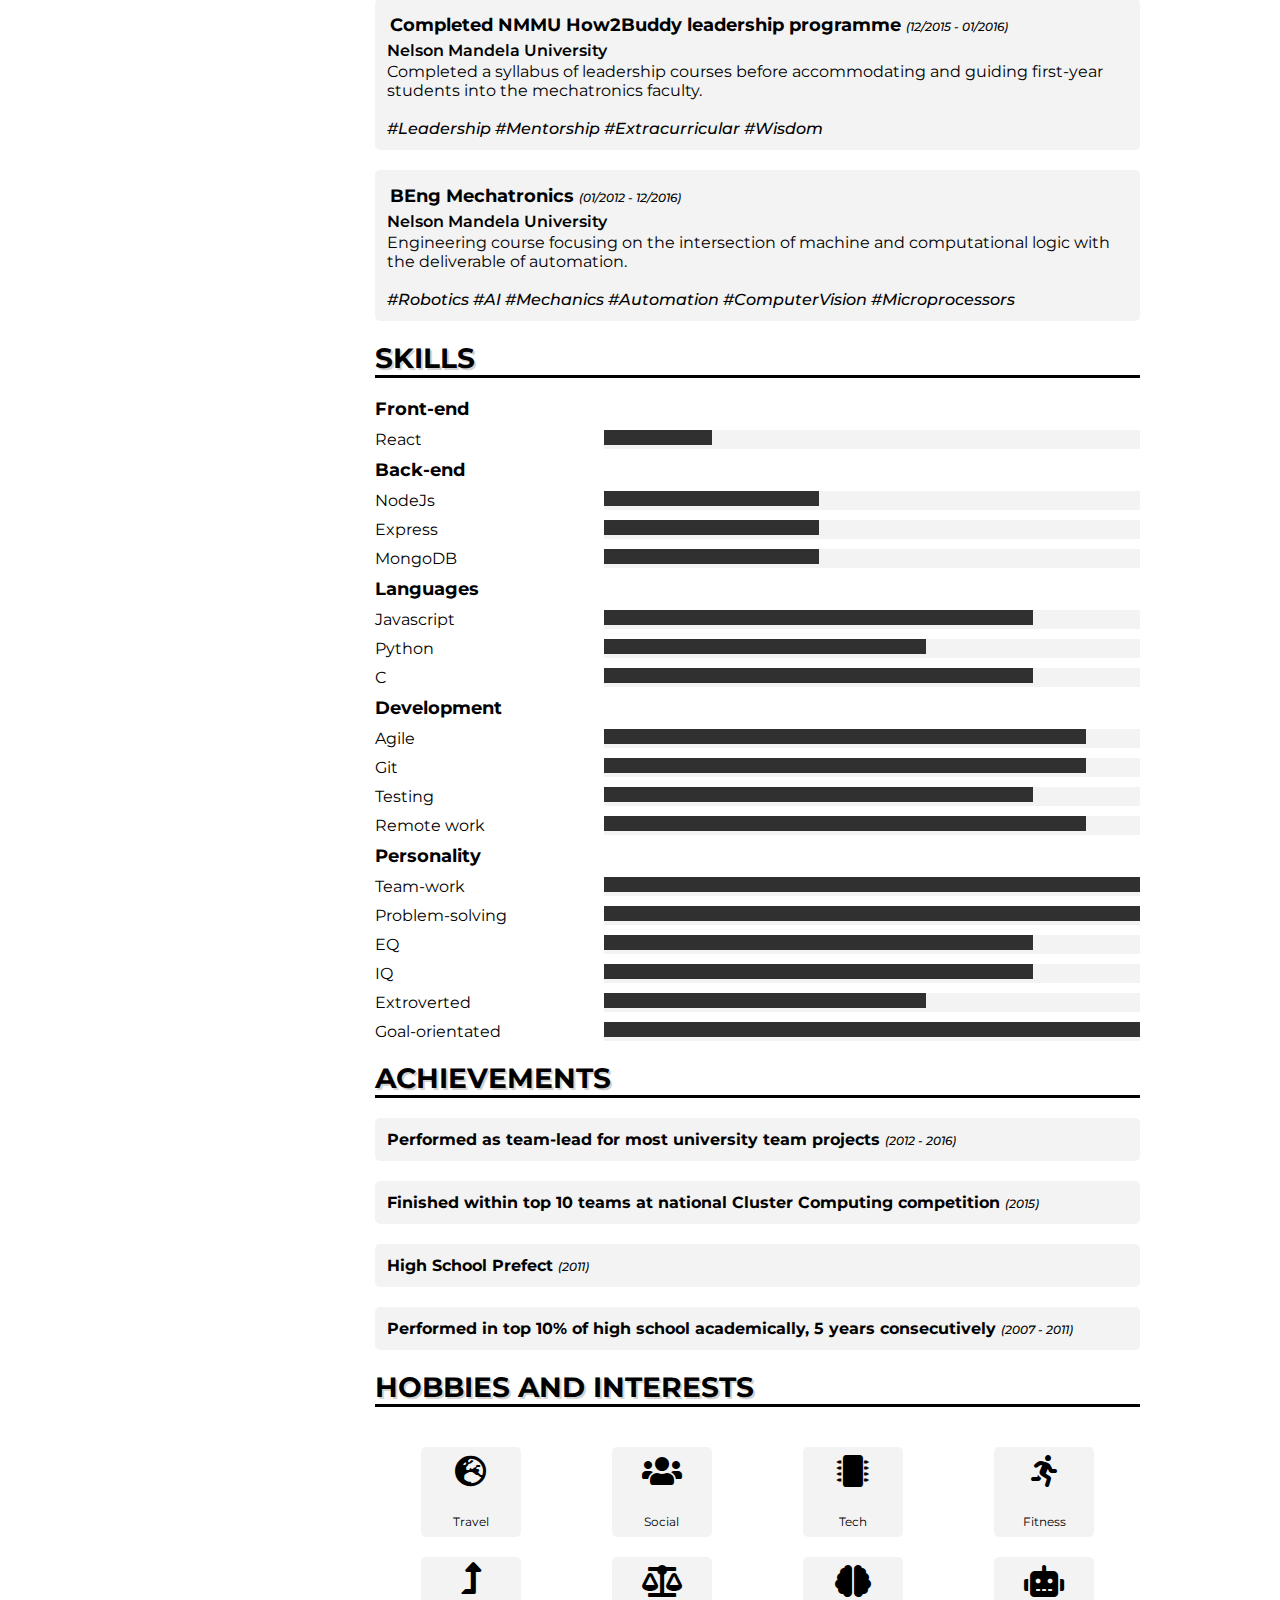
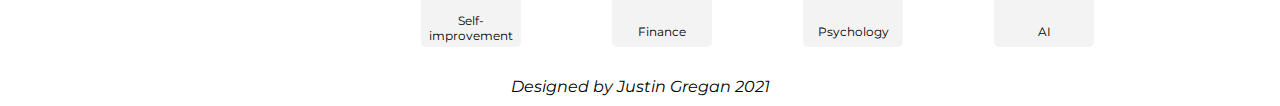
==== commit abf621ec: "Minor adjustments" ====
--- a/index.html
+++ b/index.html
@@ -245,42 +245,35 @@
         <div class="skill">
           <p>Python</p>
           <div class="skill-bar">
+            <div class="skill-progress sr-60"></div>
+          </div>
+        </div>
+
+        <div class="skill">
+          <p>C</p>
+          <div class="skill-bar">
             <div class="skill-progress sr-80"></div>
           </div>
         </div>
 
-        <div class="skill">
-          <p>C</p>
-          <div class="skill-bar">
-            <div class="skill-progress sr-80"></div>
-          </div>
-        </div>
-
         <h4>Development</h4>
 
         <div class="skill">
           <p>Agile</p>
           <div class="skill-bar">
-            <div class="skill-progress sr-100"></div>
+            <div class="skill-progress sr-90"></div>
           </div>
         </div>
 
         <div class="skill">
           <p>Git</p>
           <div class="skill-bar">
-            <div class="skill-progress sr-100"></div>
-          </div>
-        </div>
-
-        <div class="skill">
-          <p>TDD</p>
-          <div class="skill-bar">
-            <div class="skill-progress sr-100"></div>
-          </div>
-        </div>
-
-        <div class="skill"">
-          <p>CI</p>
+            <div class="skill-progress sr-90"></div>
+          </div>
+        </div>
+
+        <div class="skill">
+          <p>Testing</p>
           <div class="skill-bar">
             <div class="skill-progress sr-80"></div>
           </div>
@@ -289,7 +282,7 @@
         <div class="skill"">
           <p>Remote work</p>
           <div class="skill-bar">
-            <div class="skill-progress sr-100"></div>
+            <div class="skill-progress sr-90"></div>
           </div>
         </div>
 
--- a/stylesheet/styles.css
+++ b/stylesheet/styles.css
@@ -208,6 +208,10 @@
   width: 80%;
 }
 
+.sr-90 {
+  width: 90%;
+}
+
 .sr-100 {
   width: 100%
 }
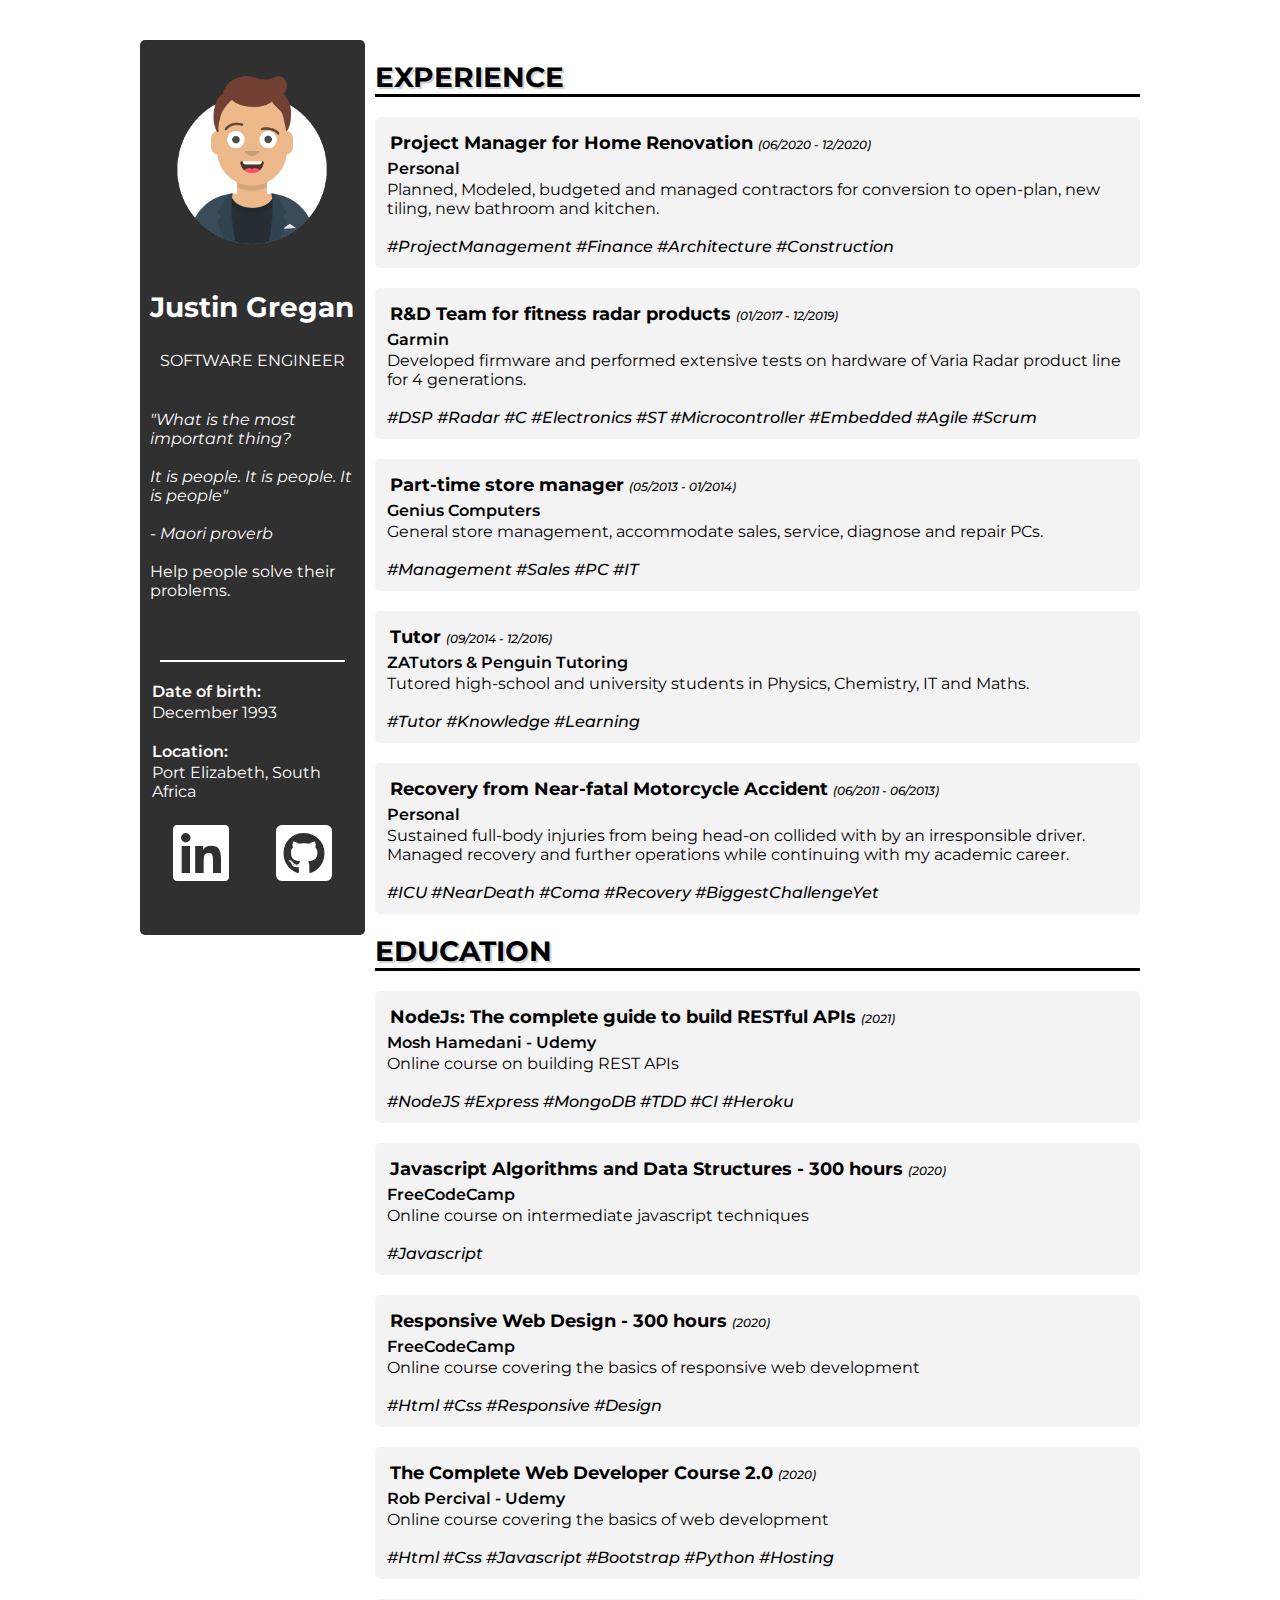
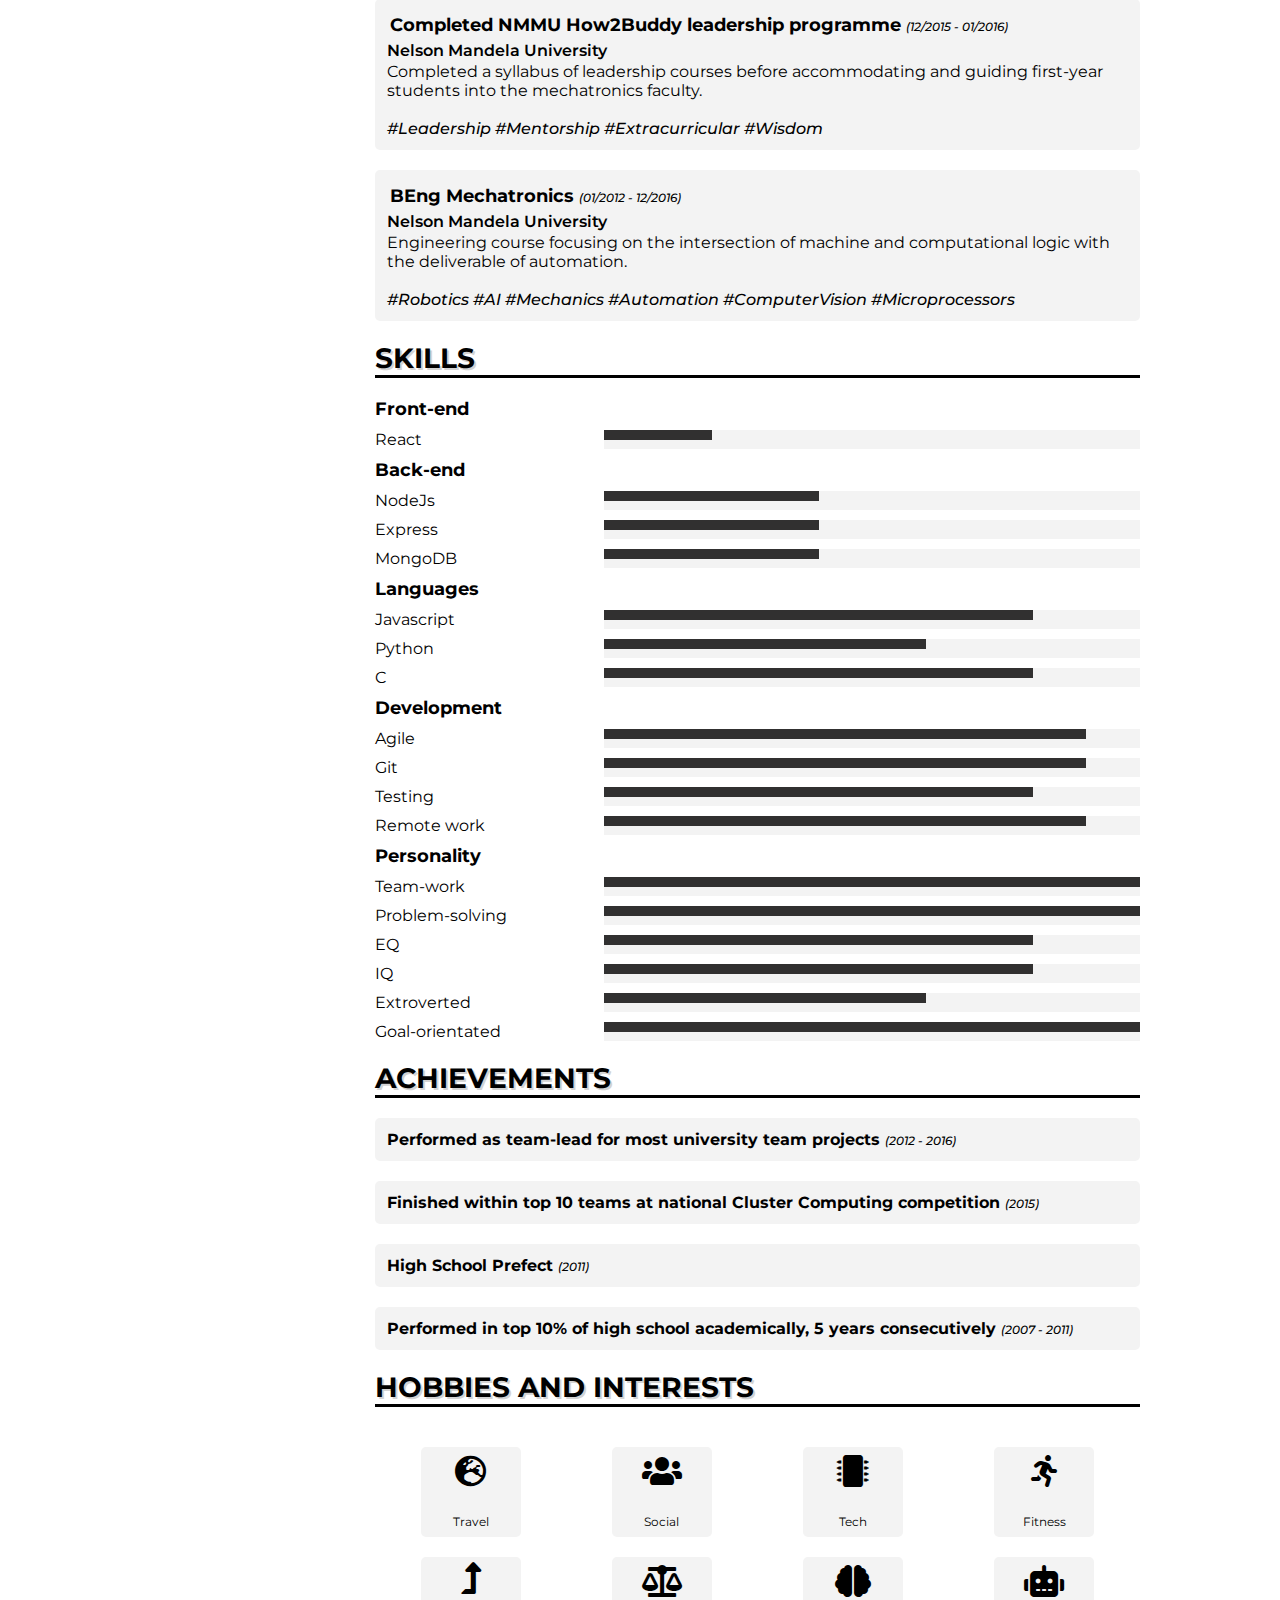
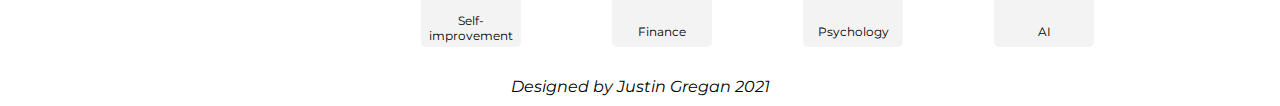
==== commit 167a0bf7: "Aesthetic changes" ====
--- a/index.html
+++ b/index.html
@@ -59,7 +59,7 @@
             target="_blank"
             rel="noopener noreferrer"
             >
-              <i class="fab fa-linkedin fa-4x"></i>
+              <i class="fab fa-linkedin fa-4x wobble"></i>
             </a>
 
             <a
@@ -67,7 +67,7 @@
             target="_blank"
             rel="noopener noreferrer"
             >
-              <i class="fab fa-github-square fa-4x"></i>
+              <i class="fab fa-github-square fa-4x wobble"></i>
             </a>
           </div>
         </div>
--- a/stylesheet/styles.css
+++ b/stylesheet/styles.css
@@ -188,8 +188,7 @@
 
 .skill-progress {
   background-color: var(--main-colr-dark);
-
-  height: 80%;
+  height: 50%;
 }
 
 .sr-20 {
@@ -250,6 +249,26 @@
 .hobby-icon p {
   font-size: 12px;
   margin-top: 10px;
+}
+
+/* ANIMATIONS */
+.wobble:hover {
+  -webkit-animation-name: wiggle;
+  -ms-animation-name: wiggle;
+  -ms-animation-duration: 200ms;
+  -webkit-animation-duration: 200ms;
+  -webkit-animation-iteration-count: 1;
+  -ms-animation-iteration-count: 1;
+  -webkit-animation-timing-function: ease-in-out;
+  -ms-animation-timing-function: ease-in-out;
+}
+
+@keyframes wiggle {
+  0% {transform: rotate(5deg);}
+  25% {transform: rotate(-5deg);}
+  50% {transform: rotate(5deg);}
+  75% {transform: rotate(-5deg);}
+  100% {transform: rotate(0deg);}
 }
 
 /* RESPONSIVE DESIGN */
